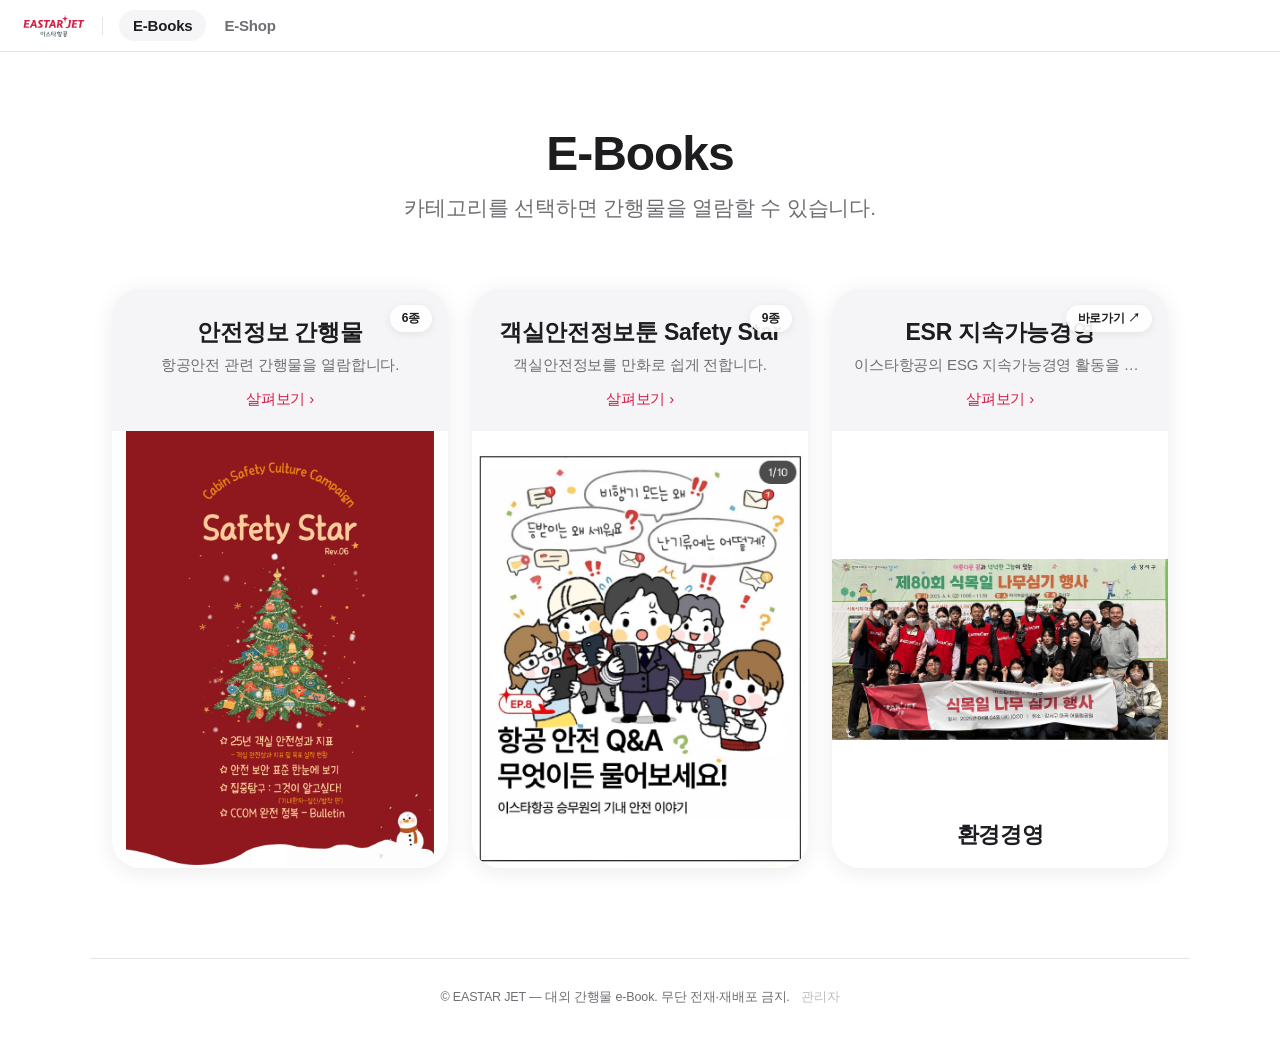
==== index.html @ cd739ce4 "ESG 표지 사진을 세로 가운데 정렬 Co-Authored-By: Claude Opus 4.8 (1M context) <noreply@anthropic.com>" ====
﻿<!DOCTYPE html>
<html lang="ko">
<head>
  <meta charset="UTF-8" />
  <meta name="viewport" content="width=device-width, initial-scale=1.0" />
  <title>이스타항공 대외 간행물 e-Book</title>
  <meta name="description" content="이스타항공 대외 간행물을 웹진으로 읽는 e-Book" />
    <meta name="theme-color" content="#ffffff" media="(prefers-color-scheme: light)" />
  <meta name="theme-color" content="#0c0c10" media="(prefers-color-scheme: dark)" />
<link rel="stylesheet" href="assets/style.css?v=20260622d" />
</head>
<body>
  <!-- ===== 로딩 스플래시 (진입 시 3초, 이스타항공 사진 랜덤 표출) ===== -->
  <div class="splash" id="splash">
    <div class="splash-bg" id="splashBg"></div>
    <div class="splash-scrim"></div>
    <div class="splash-inner">
      <img class="splash-logo" src="assets/eastar_logo.svg" alt="이스타항공" />
      <div class="splash-title"><span class="t-desktop">EASTARJET</span><span class="t-mobile">EASTARJET</span></div>
      <div class="splash-bar"><span id="splashBarFill"></span></div>
    </div>
    <button class="splash-skip" id="splashSkip">건너뛰기 ✕</button>
  </div>

  <!-- ===== 상단 브랜드 바 ===== -->
  <div class="topbar">
    <a class="brand" href="index.html">
      <img class="brand-logo" src="assets/eastar_logo.svg" alt="이스타항공" />
    </a>
    <span class="brand-divider"></span>
    <nav class="topnav">
      <a class="topnav-link active" id="brandTitle" href="index.html" aria-current="page">E-Books</a>
      <a class="topnav-link" id="shopBrand" href="shop.html">Eastar SHOP</a>
    </nav>
    <div class="spacer"></div>
  </div>

  <!-- ===== 공지 배너 (books.js 의 NOTICE — 관리자 콘솔에서 편집) ===== -->
  <div class="notice-banner" id="noticeBanner" style="display:none">
    <span class="notice-ico">📢</span>
    <span id="noticeText"></span>
    <a id="noticeLink" target="_blank" rel="noopener" style="display:none">자세히 ›</a>
    <button id="noticeClose" aria-label="공지 닫기">✕</button>
  </div>

  <!-- ===== 메인: 카테고리 선택 ===== -->
  <section class="hero">
    <h1 id="heroTitle">대외 간행물</h1>
    <p id="heroSubtitle">카테고리를 선택하면 간행물을 웹진 형태로 열람할 수 있습니다.</p>
  </section>

  <main class="cat-grid" id="catGrid"></main>

  <!-- ===== 지금 핫한 책 (이번 달 열람수 기준 — /api/track-stats) ===== -->
  <section class="hot-shelf" id="hotShelf" style="display:none">
    <div class="hot-head">
      <h2>🔥 지금 핫한 책</h2>
      <span class="hot-sub">이번 달 다른 독자들이 가장 많이 읽고 있어요</span>
    </div>
    <div class="hot-row" id="hotRow"></div>
  </section>

  <!-- ===== 카테고리 상세: 간행물 목록(웹진) ===== -->
  <main class="cat-detail" id="catDetail" style="display:none">
    <button class="back-btn" id="backBtn">← 카테고리</button>
    <div class="cat-detail-head">
      <h2 id="detailTitle"></h2>
      <p id="detailDesc"></p>
    </div>
    <div class="shelf" id="shelf"></div>
    <div class="empty-state" id="emptyState" style="display:none">
      <h2>🛫 준비 중입니다</h2>
      <p>이 카테고리의 간행물이 곧 등록될 예정입니다.</p>
    </div>
  </main>

  <footer class="site">© EASTAR JET — 대외 간행물 e-Book. 무단 전재·재배포 금지. <a href="admin.html" class="admin-link">관리자</a></footer>

  <script src="books.js"></script>
  <script src="products.js"></script>
  <script src="assets/track.js"></script>
  <script>
    const $ = id => document.getElementById(id);
    const today = new Date().toISOString().slice(0, 10);
    // 공개 조건: published !== false 이고, 게시 예약일(publishAt)이 지났을 것
    const isVisible = b => b.published !== false && (!b.publishAt || b.publishAt <= today);
    // 발행일(date)로부터 30일간 NEW 뱃지
    const isNew = b => b.date && (Date.now() - new Date(b.date + 'T00:00:00').getTime()) <= 30 * 86400000;
    const books = (window.BOOKS || []).filter(isVisible);
    const categories = (window.CATEGORIES || []);
    const loadingImages = (window.LOADING_IMAGES || []);

    /* ---------- 메인 상단 문구(관리자 콘솔에서 편집) ---------- */
    (function siteInit() {
      const s = window.SITE || {};
      if (s.brandTitle) $('brandTitle').textContent = s.brandTitle;
      if (s.heroTitle) $('heroTitle').textContent = s.heroTitle;
      if (s.heroSubtitle) $('heroSubtitle').textContent = s.heroSubtitle;
      // SHOP 제목(products.js)을 'Eastar SHOP' 탭에 반영 — shop-admin에서 변경 시 메인에도 동일 반영
      const shop = window.SHOP || {};
      if (shop.title) $('shopBrand').textContent = shop.title;
    })();

    if (window.ebTrack) ebTrack.visit();

    /* ---------- 공지 배너 ---------- */
    (function noticeInit() {
      const n = window.NOTICE || {};
      if (!n.enabled || !n.text) return;
      if (n.until && n.until < today) return;
      const dismissKey = 'eb_notice_' + n.text.slice(0, 40);   // 내용이 바뀌면 다시 표시
      try { if (localStorage.getItem(dismissKey)) return; } catch (e) {}
      $('noticeText').textContent = n.text;
      if (n.link) { $('noticeLink').href = n.link; $('noticeLink').style.display = 'inline'; }
      $('noticeBanner').style.display = 'flex';
      $('noticeClose').onclick = () => {
        $('noticeBanner').style.display = 'none';
        try { localStorage.setItem(dismissKey, '1'); } catch (e) {}
      };
    })();

    /* ---------- ① 로딩 스플래시 ---------- */
    (function splashInit() {
      const splash = $('splash');
      if (!loadingImages.length) { splash.remove(); return; }

      const bg = $('splashBg');
      // 진입할 때마다 무작위로 1장 선택해 2초간 그대로 유지
      const pick = loadingImages[Math.floor(Math.random() * loadingImages.length)];
      const layer = document.createElement('div');
      layer.className = 'splash-img';
      layer.style.backgroundImage = `url("${pick}")`;
      bg.appendChild(layer);
      requestAnimationFrame(() => layer.classList.add('on'));

      const DURATION = 1300;
      $('splashBarFill').style.transitionDuration = DURATION + 'ms';
      requestAnimationFrame(() => $('splashBarFill').style.width = '100%');

      let done = false;
      function finish() {
        if (done) return; done = true;
        splash.classList.add('hide');
        setTimeout(() => splash.remove(), 650);
      }
      const timer = setTimeout(finish, DURATION);
      $('splashSkip').onclick = () => { clearTimeout(timer); finish(); };
    })();

    /* ---------- ② 카테고리 카드 ---------- */
    function countIn(catId) { return books.filter(b => b.category === catId).length; }

    // 카테고리 표지 우선순위:
    //  ① coverBook(특정 PDF로 표지 고정)이 있으면 그 간행물 표지
    //  ② 없으면 그 카테고리 '최신본'(목록 맨 끝 공개 간행물) 표지를 자동 사용
    //  ③ 간행물이 없으면 카테고리에 지정된 표지(c.cover)
    function catCover(c) {
      const list = books.filter(b => b.category === c.id);
      if (c.coverBook) {
        const pin = list.find(b => b.id === c.coverBook);
        if (pin && pin.cover) return pin.cover;
      }
      const latest = list.length ? list[list.length - 1] : null;
      return (latest && latest.cover) ? latest.cover : c.cover;
    }

    // eastarjet.com 계열 도메인에서만 외부 페이지를 iframe 으로 임베드 가능
    // (ESG 페이지 보안정책: frame-ancestors https://*.eastarjet.com/).
    // 그 외(pages.dev 등)에서는 외부 페이지로 바로 이동한다.
    const canEmbed = /\.eastarjet\.com$/i.test(location.hostname);

    // 사진형 표지 파일명으로 주제(안전·환경·사회) 제목을 정한다
    function coverCaption(url) {
      if (/img_safety/i.test(url)) return '안전경영';
      if (/img_environment/i.test(url)) return '환경경영';
      if (/img_society/i.test(url)) return '사회경영';
      return '';
    }

    $('catGrid').innerHTML = categories.map(c => {
      const href = c.external ? c.external : `#${c.id}`;
      const badge = c.external ? '바로가기 ↗' : `${countIn(c.id)}종`;
      // covers 배열이 있으면 진입할 때마다 무작위 1장 + 그 사진의 주제 제목을 표지 위에 표시
      const hasCovers = Array.isArray(c.covers) && c.covers.length;
      const coverUrl = hasCovers ? c.covers[Math.floor(Math.random() * c.covers.length)] : catCover(c);
      const cap = hasCovers ? coverCaption(coverUrl) : '';
      return `
      <a class="cat-card${hasCovers ? ' cat-card--photo' : ''}" data-cat="${c.id}" href="${href}">
        <span class="cat-count">${badge}</span>
        <div class="cat-body">
          <h3>${c.title}</h3>
          <p>${c.desc || ''}</p>
          <span class="cat-go">살펴보기 ›</span>
        </div>
        <div class="cat-cover">
          <img src="${coverUrl}" alt="${c.title}" loading="lazy" />
          ${cap ? `<span class="cat-cover-cap">${cap}</span>` : ''}
        </div>
      </a>`;
    }).join('');

    /* ---------- ③ 카테고리 상세(웹진 목록) ---------- */
    // 외부 페이지를 catDetail 안에 iframe 으로 표시(ESG 등). canEmbed 일 때만 호출.
    function openEmbed(cat) {
      $('detailTitle').textContent = cat.title;
      $('detailDesc').textContent = cat.desc || '';
      $('shelf').style.display = 'none';
      $('shelf').innerHTML = '';
      $('emptyState').style.display = 'none';
      let frame = $('extFrame');
      if (!frame) {
        frame = document.createElement('iframe');
        frame.id = 'extFrame';
        frame.setAttribute('referrerpolicy', 'no-referrer-when-downgrade');
        frame.style.cssText = 'width:100%;height:calc(100vh - 180px);min-height:600px;border:0;border-radius:14px;background:#fff;';
        $('catDetail').appendChild(frame);
      }
      if (frame.dataset.src !== cat.external) { frame.src = cat.external; frame.dataset.src = cat.external; }
      frame.style.display = 'block';
      $('catGrid').style.display = 'none';
      document.querySelector('.hero').style.display = 'none';
      $('hotShelf').style.display = 'none';
      $('catDetail').style.display = 'block';
      window.scrollTo(0, 0);
    }
    function hideEmbed() { const f = $('extFrame'); if (f) f.style.display = 'none'; }

    function openCategory(catId) {
      const cat = categories.find(c => c.id === catId);
      if (!cat) return;

      // 외부 페이지 카테고리(ESG): eastarjet.com 계열이면 iframe 임베드, 아니면 외부로 이동
      if (cat.external) {
        if (canEmbed) return openEmbed(cat);
        location.href = cat.external;
        return;
      }
      hideEmbed();
      const list = books.filter(b => b.category === catId);

      $('detailTitle').textContent = cat.title;
      $('detailDesc').textContent = cat.desc || '';

      const shelf = $('shelf'), empty = $('emptyState');
      if (!list.length) {
        shelf.style.display = 'none';
        shelf.innerHTML = '';
        empty.style.display = 'block';
      } else {
        empty.style.display = 'none';
        shelf.style.display = 'grid';
        shelf.innerHTML = list.map(b => {
          const isPdf = b.type === 'pdf';
          // PDF는 바로 읽기 뷰어로 진입(#read) — 페이지 목록(랜딩) 단계 생략
          const href = isPdf
            ? 'flip.html?book=' + encodeURIComponent(b.id) + '#read'
            : 'viewer.html?book=' + encodeURIComponent(b.id);
          const count = Array.isArray(b.pages) ? ` · ${b.pages.length}p` : '';
          return `
          <a class="book-card" href="${href}">
            <div class="cover-wrap">
              ${isNew(b) ? '<span class="badge badge-new">NEW</span>' : ''}
              <span class="badge badge-type">${isPdf ? 'PDF' : '웹진'}</span>
              <img src="${b.cover}" alt="${b.title} 표지" loading="lazy" />
            </div>
            <div class="book-info">
              <h3>${b.title}</h3>
              <div class="meta">${b.subtitle || ''}${count}</div>
            </div>
            <span class="book-chevron" aria-hidden="true">›</span>
          </a>`;
        }).join('');
      }

      $('catGrid').style.display = 'none';
      document.querySelector('.hero').style.display = 'none';
      $('hotShelf').style.display = 'none';
      $('catDetail').style.display = 'block';
      fitTitles(shelf);            // 컨테이너 표시 후라야 폭이 잡혀 한 줄 맞춤이 동작
      window.scrollTo(0, 0);
    }

    /* 카드 제목이 길어도 한 줄로 — 글자 크기는 그대로 두고 자간만 좁혀 카드 폭에 맞춘다 */
    function fitTitles(scope) {
      scope.querySelectorAll('.book-card h3').forEach(h => {
        h.style.fontSize = '';        // 다른 제목과 동일한 글자 크기 유지
        h.style.letterSpacing = '';
        if (!h.clientWidth) return;
        if (h.scrollWidth <= h.clientWidth) return;     // 이미 한 줄이면 그대로
        let ls = -0.01, guard = 0;                      // CSS 기본 자간(-.01em)에서 시작
        while (h.scrollWidth > h.clientWidth && ls > -0.2 && guard++ < 80) {
          ls -= 0.005; h.style.letterSpacing = ls.toFixed(3) + 'em';
        }
      });
    }
    // 글꼴 로드 완료/창 크기 변경 후 다시 맞춤
    if (document.fonts && document.fonts.ready) document.fonts.ready.then(() => fitTitles(document));
    let _ftT; window.addEventListener('resize', () => { clearTimeout(_ftT); _ftT = setTimeout(() => fitTitles(document), 150); });

    function showHome() {
      hideEmbed();
      $('catDetail').style.display = 'none';
      $('catGrid').style.display = 'grid';
      document.querySelector('.hero').style.display = 'block';
      if (hotReady) $('hotShelf').style.display = 'block';
    }

    /* ---------- 지금 핫한 책 (이번 달 열람수 — /api/track-stats) ---------- */
    const API_BASE = location.hostname.endsWith('.pages.dev') ? '' : 'https://eastarjet-ebook.pages.dev';
    let hotReady = false;
    async function loadHot() {
      try {
        const r = await fetch(API_BASE + '/api/track-stats');
        const d = await r.json();
        if (!d || !d.ok || !Array.isArray(d.books)) return;
        const byId = {}; books.forEach(b => byId[b.id] = b);   // 공개된 간행물만
        const hot = d.books
          .filter(s => s.opensMonth > 0 && byId[s.id])
          .sort((a, b) => b.opensMonth - a.opensMonth)
          .slice(0, 5);
        if (!hot.length) return;
        $('hotRow').innerHTML = hot.map((s, i) => {
          const b = byId[s.id];
          const href = (b.type === 'pdf')
            ? 'flip.html?book=' + encodeURIComponent(b.id) + '#read'
            : 'viewer.html?book=' + encodeURIComponent(b.id);
          return `
            <a class="hot-card" href="${href}">
              <span class="hot-rank">${i + 1}</span>
              <div class="hot-cover"><img src="${b.cover}" alt="${b.title} 표지" loading="lazy"></div>
              <div class="hot-meta">
                <h3>${b.title}</h3>
                <span class="hot-count">이번 달 ${s.opensMonth}회 열람</span>
              </div>
            </a>`;
        }).join('');
        hotReady = true;
        if (!location.hash) $('hotShelf').style.display = 'block';   // 홈 화면일 때만 노출
      } catch (e) { /* 통계 불가 시 섹션 미표시 */ }
    }

    $('catGrid').querySelectorAll('.cat-card').forEach(el => {
      el.addEventListener('click', e => {
        const cat = categories.find(c => c.id === el.dataset.cat);
        // 임베드 불가 환경의 외부 카테고리는 href(외부 URL)로 그대로 이동시킨다
        if (cat && cat.external && !canEmbed) return;
        e.preventDefault();
        location.hash = el.dataset.cat;
      });
    });
    $('backBtn').onclick = () => { location.hash = ''; };

    /* ---------- 해시 라우팅 (뒤로가기 지원) ---------- */
    function route() {
      const id = location.hash.replace('#', '');
      if (id && categories.some(c => c.id === id)) openCategory(id);
      else showHome();
    }
    window.addEventListener('hashchange', route);
    route();
    loadHot();
  </script>

  <!-- Cloudflare Web Analytics -->
  <script defer src='https://static.cloudflareinsights.com/beacon.min.js' data-cf-beacon='{"token": "4d85921930d3449da6c2bd152139da4c"}'></script>
  <!-- End Cloudflare Web Analytics -->
</body>
</html>
---- assets/style.css ----
/* ============================================================
   EASTAR e-Book — Apple 스타일 라이트 테마 (공통)
   ============================================================ */
:root {
  --red: #d12149;          /* 로고 레드 */
  --red-dark: #b01a3c;
  --bg: #ffffff;
  --bg-soft: #f5f5f7;      /* Apple 섹션 그레이 */
  --bg-soft2: #fafafc;
  --text: #1d1d1f;         /* Apple 본문 블랙 */
  --muted: #6e6e73;        /* Apple 보조 그레이 */
  --line: rgba(0, 0, 0, .10);
  --card: #ffffff;
  --shadow: 0 4px 22px rgba(0, 0, 0, .08);
  --shadow-lg: 0 16px 44px rgba(0, 0, 0, .14);
  --radius: 18px;
  --radius-lg: 28px;
  --nav-h: 52px;
  --font: -apple-system, BlinkMacSystemFont, "SF Pro Display", "SF Pro Text",
          "Pretendard", "Apple SD Gothic Neo", "맑은 고딕", "Malgun Gothic", sans-serif;
}

* { box-sizing: border-box; -webkit-tap-highlight-color: transparent; }
html, body { margin: 0; padding: 0; }
body {
  background: var(--bg);
  color: var(--text);
  font-family: var(--font);
  min-height: 100vh;
  -webkit-font-smoothing: antialiased;
  -moz-osx-font-smoothing: grayscale;
  letter-spacing: -.01em;
}
a { color: inherit; text-decoration: none; }
img { display: block; }

/* ---------- 상단 내비게이션 (Apple 프로스티드 바) ---------- */
.topbar {
  position: sticky; top: 0; z-index: 50;
  display: flex; align-items: center; gap: 16px;
  height: var(--nav-h); padding: 0 22px;
  background: rgba(255, 255, 255, .72);
  backdrop-filter: saturate(180%) blur(20px);
  -webkit-backdrop-filter: saturate(180%) blur(20px);
  border-bottom: 1px solid var(--line);
}
.brand { display: flex; align-items: center; gap: 12px; color: var(--text); }
.brand-logo { height: 24px; width: auto; display: block; }
.brand-divider { width: 1px; height: 18px; background: var(--line); }
.brand-title { font-size: 15px; font-weight: 600; letter-spacing: -.2px; color: var(--text); }
.brand .sub { color: var(--muted); font-weight: 500; font-size: 13px; }
.topbar .spacer { flex: 1; }
.bar-logo { height: 22px; width: auto; }

/* 상단 네비게이션 (E-Books / Eastar SHOP 탭) */
.topnav { display: flex; align-items: center; gap: 4px; }
.topnav-link {
  display: inline-flex; align-items: center;
  padding: 7px 14px; border-radius: 980px;
  font-size: 15px; font-weight: 600; letter-spacing: -.2px;
  color: var(--muted); transition: background .15s, color .15s;
}
.topnav-link:hover { background: var(--bg-soft); color: var(--text); }
.topnav-link.active { color: var(--text); background: var(--bg-soft); }

/* 버튼 공통 (Apple pill) */
.btn {
  display: inline-flex; align-items: center; gap: 7px;
  background: var(--bg-soft); color: var(--text);
  border: 1px solid transparent; border-radius: 980px;
  padding: 9px 16px; font-size: 14px; font-weight: 500; cursor: pointer;
  transition: background .2s, transform .1s, box-shadow .2s;
  font-family: var(--font); letter-spacing: -.01em;
}
.btn:hover { background: #ececef; }
.btn:active { transform: scale(.97); }
.btn:disabled { opacity: .35; cursor: default; }
.btn.primary { background: var(--red); border-color: transparent; color: #fff; }
.btn.primary:hover { background: var(--red-dark); }
.icon-btn {
  width: 40px; height: 40px; padding: 0; justify-content: center; font-size: 17px;
  background: var(--bg-soft); border-radius: 50%;
}
.icon-btn:hover { background: #ececef; }

/* ============================================================
   로딩 스플래시 (진입 시 3초)
   ============================================================ */
.splash {
  position: fixed; inset: 0; z-index: 1000;
  display: flex; align-items: center; justify-content: center;
  background: #05070c; overflow: hidden;
  transition: opacity .6s ease, visibility .6s ease;
}
.splash.hide { opacity: 0; visibility: hidden; }
.splash-bg { position: absolute; inset: 0; }
.splash-img {
  position: absolute; inset: 0; background-size: cover; background-position: center;
  opacity: 0; transform: scale(1.08); transition: opacity .8s ease, transform 4s ease;
}
.splash-img.on { opacity: 1; transform: scale(1); }
.splash-scrim {
  position: absolute; inset: 0;
  background:
    linear-gradient(180deg, rgba(5, 7, 12, .5), rgba(5, 7, 12, .85)),
    radial-gradient(70% 70% at 50% 42%, rgba(5, 7, 12, .12), rgba(5, 7, 12, .55));
}
.splash-inner { position: relative; z-index: 2; text-align: center; animation: splashUp .8s ease both; }
@keyframes splashUp { from { opacity: 0; transform: translateY(14px); } to { opacity: 1; transform: none; } }
.splash-logo {
  height: 34px; width: auto; display: block; margin: 0 auto;
  background: #fff; padding: 16px 22px; border-radius: 16px;
  box-shadow: 0 12px 40px rgba(0, 0, 0, .4);
}
.splash-title {
  margin-top: 20px; color: rgba(255, 255, 255, .92);
  font-size: 18px; font-weight: 600; letter-spacing: 2px;
  text-shadow: 0 2px 12px rgba(0, 0, 0, .5);
}
.splash-title .t-mobile { display: none; }   /* 모바일에서만 표시(EASTARJET) */
.splash-bar { margin: 26px auto 0; width: 180px; height: 3px; border-radius: 3px; background: rgba(255, 255, 255, .22); overflow: hidden; }
.splash-bar span { display: block; height: 100%; width: 0; background: #fff; transition: width linear; }
.splash-skip {
  position: absolute; z-index: 3; right: 18px; bottom: 18px;
  background: rgba(255, 255, 255, .14); color: rgba(255, 255, 255, .9);
  border: 1px solid rgba(255, 255, 255, .28); border-radius: 980px;
  padding: 8px 16px; font-size: 13px; font-weight: 500; cursor: pointer;
  font-family: var(--font); backdrop-filter: blur(4px); transition: .15s;
}
.splash-skip:hover { background: rgba(255, 255, 255, .26); color: #fff; }

/* E-Shop 진입 스플래시 — 판매 상품 2x2 4분할 (E-Books 단일 사진 스플래시와 구분) */
.shop-splash-grid {
  position: absolute; inset: 0; display: grid;
  grid-template-columns: 1fr 1fr; grid-template-rows: 1fr 1fr;
  gap: 4px; background: #05070c;
}
.shop-splash-cell {
  position: relative; overflow: hidden; background: #14141c;
  opacity: 0; transform: scale(1.06);
  animation: shopSplashIn .7s cubic-bezier(.16, 1, .3, 1) forwards;
}
.shop-splash-cell:nth-child(1) { animation-delay: 0s; }
.shop-splash-cell:nth-child(2) { animation-delay: .09s; }
.shop-splash-cell:nth-child(3) { animation-delay: .18s; }
.shop-splash-cell:nth-child(4) { animation-delay: .27s; }
/* 사진이 잘리지 않도록 전체를 담아서 표시(여백은 어두운 갤러리 톤) */
.shop-splash-cell img { width: 100%; height: 100%; object-fit: contain; display: block; padding: 14px; box-sizing: border-box; }
@keyframes shopSplashIn { to { opacity: 1; transform: scale(1); } }
/* 상품이 잘 보이도록 E-Books보다 옅은 스크림 */
.shop-splash-scrim {
  background: linear-gradient(180deg, rgba(5, 7, 12, .26), rgba(5, 7, 12, .52));
}
.shop-splash .splash-title { letter-spacing: 3px; }
/* 모바일: 세로 3분할 — 사진은 화면을 가득 채우고(이전 사이즈), 하단 띠 중앙에 EASTAR SHOP/게이지바
   라벨은 사진 가로폭 정도로 축소 */
@media (max-width: 640px) {
  .shop-splash-grid { grid-template-columns: 1fr; grid-template-rows: 1fr 1fr 1fr; bottom: 92px; }
  .shop-splash-cell:nth-child(n+4) { display: none; }
  .splash.shop-splash { align-items: flex-end; padding-bottom: 36px; }
  .shop-splash .splash-title { font-size: 13px; letter-spacing: 1.5px; }
  .shop-splash .splash-bar { width: 52px; }
}

/* ============================================================
   메인 — 히어로 + 카테고리 (Apple bento)
   ============================================================ */
.hero { max-width: 980px; margin: 0 auto; padding: 76px 22px 26px; text-align: center; }
.hero h1 { font-size: 48px; line-height: 1.07; font-weight: 700; letter-spacing: -.022em; margin: 0 0 14px; }
.hero p { font-size: 21px; line-height: 1.4; color: var(--muted); margin: 0; font-weight: 400; }

.cat-grid {
  max-width: 1100px; margin: 40px auto 90px; padding: 0 22px;
  display: grid; grid-template-columns: repeat(3, 1fr); gap: 24px;
}
.cat-card {
  position: relative; display: flex; flex-direction: column;
  border-radius: var(--radius-lg); overflow: hidden;
  background: var(--bg-soft);
  color: var(--text); box-shadow: var(--shadow);
  transition: transform .4s cubic-bezier(.2, .7, .2, 1), box-shadow .4s;
}
.cat-card:hover { transform: translateY(-5px); box-shadow: var(--shadow-lg); }
.cat-card .cat-body { position: relative; z-index: 2; text-align: center; padding: 30px 22px 22px; }
.cat-card h3 { margin: 0 0 8px; font-size: 23px; font-weight: 700; letter-spacing: -.012em; line-height: 1.2; }
.cat-card .cat-body p {
  margin: 0 0 14px; color: var(--muted); font-size: 15px; line-height: 1.45;
  white-space: nowrap; overflow: hidden; text-overflow: ellipsis;
}
.cat-card .cat-go { color: var(--red); font-size: 15px; font-weight: 500; }
.cat-card .cat-cover {
  position: relative; width: 100%; margin-top: auto;
  aspect-ratio: 1 / 1.3; overflow: hidden; background: #fff;
}
/* 표지는 잘리지 않게 전체를 표시(contain). 남는 여백은 흰 배경으로 채워 액자처럼 보이게. */
.cat-card .cat-cover img { width: 100%; height: 100%; object-fit: contain; object-position: center bottom; transition: transform .5s ease; }
.cat-card:hover .cat-cover img { transform: scale(1.05); }
/* 사진형 표지(ESG 등): 표지 칸 크기는 다른 카테고리와 동일하게 두고, 가로 사진을
   잘리지 않게 위쪽에 붙여 전체 표시 → 아래에 생기는 여백에 주제 제목을 넣는다. */
.cat-card--photo .cat-cover img { object-fit: contain; object-position: center; }
.cat-card .cat-cover-cap {
  position: absolute; left: 0; right: 0; bottom: 0; z-index: 2;
  padding: 30px 14px 18px; text-align: center; pointer-events: none;
  color: #1c1c21; font-size: 22px; font-weight: 700; letter-spacing: -.012em;
  background: linear-gradient(to top, rgba(255, 255, 255, .97) 45%, rgba(255, 255, 255, 0));
}
.cat-count {
  position: absolute; top: 16px; right: 16px; z-index: 3;
  background: rgba(255, 255, 255, .92); color: var(--text);
  font-size: 12px; font-weight: 600; padding: 5px 12px; border-radius: 980px;
  box-shadow: 0 2px 8px rgba(0, 0, 0, .08);
}
/* 태블릿 폭: 카테고리 카드 2열 */
@media (max-width: 900px) {
  .cat-grid { grid-template-columns: repeat(2, 1fr); max-width: 760px; }
}

/* ----- 카테고리 상세 (간행물 목록) ----- */
.cat-detail { max-width: 1100px; margin: 24px auto 90px; padding: 0 22px; }
.back-btn {
  background: var(--bg-soft); color: var(--text);
  border: 1px solid transparent; border-radius: 980px;
  padding: 9px 18px; font-size: 14px; font-weight: 500; cursor: pointer;
  font-family: var(--font); transition: background .2s;
}
.back-btn:hover { background: #ececef; }
.cat-detail-head { margin: 26px 0 30px; text-align: center; }
.cat-detail-head h2 { margin: 0 0 8px; font-size: 36px; font-weight: 700; letter-spacing: -.018em; }
.cat-detail-head p { margin: 0; color: var(--muted); font-size: 17px; }
.cat-detail .shelf { max-width: none; margin: 0; padding: 0; }

/* 간행물 카드 그리드 */
.shelf {
  max-width: 1100px; margin: 28px auto 80px; padding: 0 22px;
  display: grid; grid-template-columns: repeat(3, 1fr);
  gap: 40px 30px;
}
.book-card { cursor: pointer; transition: transform .25s ease; min-width: 0; text-align: center; }
.book-card:hover { transform: translateY(-6px); }
.book-card .cover-wrap {
  position: relative; aspect-ratio: 1 / 1.414; border-radius: 14px; overflow: hidden;
  box-shadow: var(--shadow); background: #fff; border: 1px solid var(--line);
  transition: box-shadow .25s ease;
}
.book-card:hover .cover-wrap { box-shadow: var(--shadow-lg); }
.book-card .cover-wrap img { width: 100%; height: 100%; object-fit: contain; }
.book-card .badge {
  position: absolute; top: 10px; left: 10px;
  background: rgba(255, 255, 255, .9); color: var(--text); font-size: 11px; font-weight: 600;
  padding: 4px 10px; border-radius: 980px; backdrop-filter: blur(4px);
}
.book-card .badge-type { left: auto; right: 10px; background: var(--red); color: #fff; letter-spacing: .3px; }
.book-card .badge-new { background: #ffb300; color: #2b1d00; letter-spacing: .5px; }

/* ---------- 공지 배너 (메인 상단 — books.js NOTICE) ---------- */
.notice-banner {
  display: flex; align-items: center; gap: 10px;
  max-width: 980px; margin: 70px auto -52px; padding: 11px 16px;
  background: #fff8e8; border: 1px solid #f0dcae; border-radius: 12px;
  font-size: 14px; line-height: 1.5; color: #5b4a17; position: relative; z-index: 5;
}
.notice-banner .notice-ico { flex: none; }
.notice-banner span { min-width: 0; }
.notice-banner a { color: var(--red); font-weight: 600; white-space: nowrap; }
.notice-banner button {
  flex: none; margin-left: auto; border: none; background: none; cursor: pointer;
  color: #9a8a55; font-size: 14px; padding: 4px 6px; border-radius: 8px;
}
.notice-banner button:hover { background: rgba(0, 0, 0, .05); }
@media (max-width: 640px) { .notice-banner { margin: 62px 14px -36px; font-size: 13px; } }
.book-card h3 { margin: 18px 4px 5px; font-size: 18px; font-weight: 600; line-height: 1.35; letter-spacing: -.01em; white-space: nowrap; overflow: hidden; }
.book-card .meta { margin: 0 4px; color: var(--muted); font-size: 14px; }
/* 모바일 웹툰형 목록에서만 쓰는 우측 화살표 — PC(3열 그리드)에선 숨김 */
.book-card .book-chevron { display: none; }

.empty-state { max-width: 560px; margin: 80px auto; text-align: center; color: var(--muted); line-height: 1.8; font-size: 16px; }
.empty-state h2 { color: var(--text); font-weight: 700; letter-spacing: -.01em; }
.empty-state code { color: var(--text); background: var(--bg-soft); padding: 2px 7px; border-radius: 6px; }

/* ---------- 지금 핫한 책 (메인) ---------- */
.hot-shelf { max-width: 1100px; margin: 8px auto 0; padding: 0 22px; }
.hot-head { display: flex; align-items: baseline; gap: 12px; margin-bottom: 18px; flex-wrap: wrap; }
.hot-head h2 { margin: 0; font-size: 24px; font-weight: 700; letter-spacing: -.014em; }
.hot-sub { color: var(--muted); font-size: 14px; }
.hot-row { display: grid; grid-template-columns: repeat(5, 1fr); gap: 18px; }
.hot-card { position: relative; display: flex; flex-direction: column; color: var(--text); }
.hot-rank {
  position: absolute; top: 8px; left: 8px; z-index: 2;
  width: 26px; height: 26px; border-radius: 50%;
  background: var(--red); color: #fff; font-size: 13px; font-weight: 700;
  display: flex; align-items: center; justify-content: center; box-shadow: 0 2px 8px rgba(0, 0, 0, .2);
}
.hot-cover {
  aspect-ratio: 1 / 1.3; border-radius: 12px; overflow: hidden;
  background: var(--bg-soft); border: 1px solid var(--line); box-shadow: var(--shadow);
  transition: transform .25s ease, box-shadow .25s ease;
}
.hot-cover img { width: 100%; height: 100%; object-fit: contain; }
.hot-card:hover .hot-cover { transform: translateY(-4px); box-shadow: var(--shadow-lg); }
.hot-meta h3 { margin: 10px 2px 3px; font-size: 14px; font-weight: 600; line-height: 1.3; white-space: nowrap; overflow: hidden; text-overflow: ellipsis; }
.hot-count { display: block; margin: 0 2px; font-size: 12px; font-weight: 600; color: var(--red); }
@media (max-width: 900px) { .hot-row { grid-template-columns: repeat(3, 1fr); max-width: 760px; } }
@media (max-width: 640px) {
  .hot-shelf { padding: 0 14px; margin-top: 18px; }
  .hot-head h2 { font-size: 20px; }
  .hot-sub { display: none; }
  .hot-row { display: flex; overflow-x: auto; gap: 12px; padding-bottom: 6px; scroll-snap-type: x mandatory; -webkit-overflow-scrolling: touch; }
  .hot-card { flex: 0 0 40%; scroll-snap-align: start; }
}

/* ============================================================
   Eastar SHOP — 쇼핑몰형 스토어프론트 (shop.html)
   ============================================================ */
.shop-body { background: var(--bg-soft); }

/* 커머스 상단바 */
.shop-top {
  position: sticky; top: 0; z-index: 50;
  background: rgba(255, 255, 255, .82);
  backdrop-filter: saturate(180%) blur(20px); -webkit-backdrop-filter: saturate(180%) blur(20px);
  border-bottom: 1px solid var(--line);
}
.shop-top-inner {
  max-width: 1180px; margin: 0 auto; height: var(--nav-h);
  display: flex; align-items: center; gap: 16px; padding: 0 22px;
}
.shop-search {
  display: flex; align-items: center; gap: 8px;
  background: var(--bg-soft); border: 1px solid var(--line); border-radius: 980px;
  padding: 7px 14px; width: 220px; transition: width .2s, box-shadow .15s;
}
.shop-search:focus-within { box-shadow: 0 0 0 3px rgba(209, 33, 73, .12); border-color: var(--red); }
.shop-search-ico { font-size: 13px; opacity: .6; }
.shop-search input { border: none; background: none; outline: none; font: inherit; font-size: 14px; width: 100%; color: var(--text); }

/* 히어로 배너 */
.shop-hero {
  position: relative; max-width: 1180px; margin: 18px auto 0; padding: 0 22px;
}
.shop-hero-bg, .shop-hero-scrim, .shop-hero-text { border-radius: 22px; }
.shop-hero { height: 300px; }
.shop-hero-bg {
  position: absolute; inset: 0 22px; background-size: cover; background-position: center;
  background-color: #1a1a22; transition: opacity .9s ease;
}
.shop-hero-scrim { position: absolute; inset: 0 22px; background: linear-gradient(90deg, rgba(0, 0, 0, .55) 0%, rgba(0, 0, 0, .2) 55%, rgba(0, 0, 0, 0) 100%); }
.shop-hero.no-img .shop-hero-bg { background: linear-gradient(120deg, #d12149, #7a1330); }
.shop-hero.no-img .shop-hero-scrim { display: none; }
.shop-hero-text { position: relative; height: 100%; display: flex; flex-direction: column; justify-content: center; padding: 0 48px; color: #fff; }
.shop-hero-kicker { font-size: 13px; font-weight: 700; letter-spacing: 2px; opacity: .9; }
.shop-hero-text h1 { margin: 8px 0 6px; font-size: 34px; font-weight: 700; letter-spacing: -.02em; }
.shop-hero-text p { margin: 0; font-size: 16px; opacity: .92; max-width: 460px; }
.shop-hero-btn { display: inline-flex; align-items: center; align-self: flex-start; margin-top: 18px; padding: 11px 20px; border-radius: 980px; background: #fff; color: #111; font-weight: 600; font-size: 14px; }
.shop-hero-btn:hover { background: rgba(255, 255, 255, .9); }

/* 카테고리 칩 */
.shop-cats { max-width: 1180px; margin: 22px auto 4px; padding: 0 22px; display: flex; gap: 10px; flex-wrap: wrap; }
.shop-chip {
  border: 1px solid var(--line); background: var(--bg); color: var(--text);
  border-radius: 980px; padding: 9px 18px; font-size: 14px; font-weight: 600; cursor: pointer;
  transition: background .15s, color .15s, border-color .15s;
}
.shop-chip:hover { border-color: var(--red); color: var(--red); }
.shop-chip.active { background: var(--red); color: #fff; border-color: var(--red); }

/* 상품 그리드 */
.shop-grid {
  max-width: 1180px; margin: 18px auto 0; padding: 0 22px 20px;
  display: grid; grid-template-columns: repeat(4, 1fr); gap: 22px;
}
.product-card {
  display: flex; flex-direction: column; cursor: pointer;
  background: var(--bg); border: 1px solid var(--line); border-radius: 16px;
  overflow: hidden; box-shadow: var(--shadow);
  transition: transform .25s ease, box-shadow .25s ease;
}
.product-card:hover { transform: translateY(-4px); box-shadow: var(--shadow-lg); }
.product-card:focus-visible { outline: 2px solid var(--red); outline-offset: 2px; }
.product-card.is-sold { opacity: .78; }
.p-img { position: relative; aspect-ratio: 1 / 1; background: var(--bg-soft); border-bottom: 1px solid var(--line); }
.p-img img { width: 100%; height: 100%; object-fit: cover; display: block; }
.product-card.is-sold .p-img img, .pd-img.is-sold img { filter: grayscale(.65); }
.p-noimg { width: 100%; height: 100%; display: flex; align-items: center; justify-content: center; color: var(--muted); font-size: 13px; }
.p-badge {
  position: absolute; top: 10px; left: 10px; z-index: 2;
  background: var(--red); color: #fff; font-size: 11.5px; font-weight: 700;
  padding: 4px 9px; border-radius: 980px; box-shadow: 0 2px 8px rgba(0, 0, 0, .18);
}
.p-badge.p-sold { background: #555; }
.p-info { display: flex; flex-direction: column; gap: 5px; padding: 14px 16px 16px; flex: 1; }
.p-cat { font-size: 11.5px; font-weight: 600; color: var(--muted); }
.p-brand { font-size: 11.5px; font-weight: 600; color: var(--muted); letter-spacing: -.2px; margin-top: -3px; word-break: keep-all; overflow-wrap: anywhere; }
.p-name { margin: 0; font-size: 15.5px; font-weight: 600; line-height: 1.35; letter-spacing: -.2px; word-break: keep-all; overflow-wrap: anywhere; display: -webkit-box; -webkit-line-clamp: 2; -webkit-box-orient: vertical; overflow: hidden; }
.p-desc { margin: 0; color: var(--muted); font-size: 13px; line-height: 1.45; display: -webkit-box; -webkit-line-clamp: 2; -webkit-box-orient: vertical; overflow: hidden; }
.p-price { display: flex; align-items: baseline; gap: 7px; margin-top: auto; padding-top: 6px; flex-wrap: wrap; }
.p-off { color: var(--red); font-size: 14px; font-weight: 800; }
.p-orig { color: var(--muted); font-size: 13px; text-decoration: line-through; }
.p-now { font-size: 18px; font-weight: 700; letter-spacing: -.01em; }
.p-buy {
  display: inline-flex; align-items: center; justify-content: center; gap: 4px;
  padding: 12px 20px; border-radius: 980px;
  background: var(--red); color: #fff; font-size: 15px; font-weight: 600; cursor: pointer;
  transition: filter .15s;
}
.p-buy:hover { filter: brightness(1.08); }
.p-buy.disabled { background: var(--bg-soft); color: var(--muted); cursor: default; pointer-events: none; }
.shop-empty { max-width: 1180px; margin: 30px auto; padding: 60px 22px; text-align: center; color: var(--muted); }
.shop-empty h2 { margin: 0 0 8px; font-size: 22px; font-weight: 700; color: var(--text); }
.shop-empty p { margin: 0; font-size: 14.5px; }

/* 상품 상세 모달 */
.pd-overlay { position: fixed; inset: 0; z-index: 100; background: rgba(0, 0, 0, .5); display: flex; align-items: center; justify-content: center; padding: 20px; }
.pd-modal {
  position: relative; background: var(--bg); border-radius: 20px; overflow: hidden;
  width: 100%; max-width: 860px; max-height: 90vh; display: grid; grid-template-columns: 1fr 1fr;
  box-shadow: var(--shadow-lg);
}
.pd-close { position: absolute; top: 12px; right: 12px; z-index: 3; width: 36px; height: 36px; border-radius: 50%; border: none; background: rgba(255, 255, 255, .9); cursor: pointer; font-size: 16px; box-shadow: var(--shadow); }
.pd-img { background: var(--bg-soft); aspect-ratio: 1 / 1; }
.pd-img img { width: 100%; height: 100%; object-fit: cover; }
.pd-info { padding: 30px 30px 28px; display: flex; flex-direction: column; gap: 10px; overflow-y: auto; }
.pd-cat { font-size: 12.5px; font-weight: 600; color: var(--muted); }
.pd-brand { font-size: 13px; font-weight: 600; color: var(--muted); letter-spacing: -.2px; margin-top: -4px; word-break: keep-all; overflow-wrap: anywhere; }
.pd-name { margin: 0; font-size: 23px; font-weight: 700; letter-spacing: -.02em; word-break: keep-all; overflow-wrap: anywhere; }
.pd-price { display: flex; align-items: baseline; gap: 8px; flex-wrap: wrap; }
.pd-price .p-now { font-size: 24px; }
.pd-detail { color: var(--muted); font-size: 14.5px; line-height: 1.6; margin: 4px 0; flex: 1; }
.pd-actions { margin-top: 8px; }
.pd-actions .p-buy { width: 100%; }

@media (max-width: 1000px) { .shop-grid { grid-template-columns: repeat(3, 1fr); } }
@media (max-width: 720px) { .pd-modal { grid-template-columns: 1fr; max-height: 88vh; overflow-y: auto; } .pd-img { aspect-ratio: 4 / 3; } .pd-img img { object-fit: contain; padding: 14px; box-sizing: border-box; } }
@media (max-width: 640px) {
  .shop-top-inner { gap: 10px; padding: 0 14px; }
  .shop-search { width: 44px; padding: 7px 11px; }
  .shop-search:focus-within { width: 160px; }
  .shop-hero { height: 200px; padding: 0 14px; }
  .shop-hero-bg, .shop-hero-scrim { inset: 0 14px; }
  .shop-hero-text { padding: 0 26px; }
  .shop-hero-text h1 { font-size: 24px; }
  .shop-hero-text p { font-size: 14px; }
  .shop-cats { padding: 0 14px; gap: 8px; }
  .shop-chip { padding: 8px 14px; font-size: 13px; }
  .shop-grid { grid-template-columns: repeat(2, 1fr); gap: 14px; padding: 0 14px 16px; }
  .p-name { font-size: 14px; }
  .p-now { font-size: 16px; }
}

footer.site {
  max-width: 1100px; margin: 0 auto; padding: 30px 22px 50px;
  color: var(--muted); font-size: 12.5px; border-top: 1px solid var(--line); text-align: center;
}
footer.site .admin-link { color: var(--muted); opacity: .45; margin-left: 8px; }
footer.site .admin-link:hover { opacity: 1; color: var(--red); }

/* ============================================================
   웹진 플립북 (flip.html) — 표지 랜딩 + 미리보기
   ============================================================ */
.wz-landing { min-height: 100vh; min-height: 100dvh; display: flex; flex-direction: column; background: var(--bg); }
.wz-hero {
  max-width: 1000px; width: 100%; margin: 0 auto; padding: 56px 22px 36px;
  display: grid; grid-template-columns: minmax(0, 300px) 1fr; gap: 48px; align-items: center;
}
.wz-cover {
  position: relative; aspect-ratio: 1 / 1.414; border-radius: 16px; overflow: hidden;
  box-shadow: var(--shadow-lg); border: 1px solid var(--line); background: #fff;
}
.wz-cover img { width: 100%; height: 100%; object-fit: cover; }
.wz-cover .play-btn {
  position: absolute; inset: 0; margin: auto; width: 66px; height: 66px;
  display: flex; align-items: center; justify-content: center;
  background: rgba(255, 255, 255, .9); color: var(--red); border: none; border-radius: 50%;
  font-size: 24px; cursor: pointer; box-shadow: 0 10px 30px rgba(0, 0, 0, .25);
  transition: transform .15s, background .15s; backdrop-filter: blur(4px);
}
.wz-cover .play-btn:hover { transform: scale(1.08); background: #fff; }
.wz-info h1 { margin: 0 0 12px; font-size: 40px; font-weight: 700; letter-spacing: -.02em; line-height: 1.1; }
.wz-info .sub { color: var(--muted); font-size: 18px; margin: 0 0 26px; }
.wz-info .btn.primary { font-size: 16px; padding: 13px 24px; }
.wz-info .hint { margin-top: 16px; color: var(--muted); font-size: 14px; }
.wz-info .alt-link { display: inline-block; margin-top: 20px; color: var(--red); font-size: 14px; font-weight: 500; }
.wz-info .alt-link:hover { text-decoration: underline; }

.wz-spreads-head {
  max-width: 1000px; width: 100%; margin: 18px auto 0; padding: 0 22px;
  color: var(--muted); font-size: 13px; font-weight: 600; letter-spacing: .3px;
}
.wz-spreads {
  max-width: 1000px; width: 100%; margin: 16px auto 70px; padding: 0 22px;
  display: grid; grid-template-columns: repeat(auto-fill, minmax(120px, 1fr)); gap: 16px;
}
.wz-thumb { padding: 0; border: none; background: none; cursor: pointer; font-family: var(--font); }
.wz-thumb-img {
  position: relative; aspect-ratio: 1 / 1.414; border-radius: 8px; overflow: hidden;
  background: var(--bg-soft) center/cover no-repeat; border: 1px solid var(--line);
  display: flex; align-items: flex-end; justify-content: center;
  transition: box-shadow .15s, transform .15s;
}
.wz-thumb:hover .wz-thumb-img { box-shadow: var(--shadow); transform: translateY(-3px); }
.wz-thumb-img span { font-size: 11px; color: var(--muted); background: rgba(255, 255, 255, .85); width: 100%; text-align: center; padding: 2px 0; }
.wz-thumb-img.loaded span { color: var(--text); }

/* 플립 오버레이 */
#flipView { position: fixed; inset: 0; z-index: 90; background: var(--bg-soft); display: flex; flex-direction: column; }
#flipView[hidden] { display: none; }
.page-skel {
  position: absolute; inset: 0; display: flex; align-items: center; justify-content: center;
  color: #aeb3bb; font-size: 14px; background: #fff;
}
#book .page .pimg { position: relative; z-index: 1; }
#book .page.ready .page-skel { display: none; }

@media (max-width: 760px) {
  .wz-hero { grid-template-columns: 1fr; gap: 24px; padding: 30px 18px 22px; text-align: center; }
  .wz-cover { max-width: 230px; margin: 0 auto; }
  .wz-info h1 { font-size: 28px; }
  .wz-spreads { grid-template-columns: repeat(auto-fill, minmax(92px, 1fr)); gap: 11px; }
}

/* ============================================================
   뷰어 (viewer.html / flip.html 플립 모드)
   ============================================================ */
body.viewer { overflow: hidden; height: 100vh; height: 100dvh; background: var(--bg-soft); }
.viewer-wrap { display: flex; flex-direction: column; height: 100vh; height: 100dvh; }
.v-top { gap: 12px; }
.v-top .title { font-weight: 600; font-size: 15px; max-width: 40vw; overflow: hidden; text-overflow: ellipsis; white-space: nowrap; letter-spacing: -.01em; }

#stage { flex: 1; position: relative; display: flex; align-items: center; justify-content: center; padding: 22px; overflow: hidden; }
#book { box-shadow: var(--shadow-lg); }
#book .page { background: #fff; overflow: hidden; }
#book .page img { width: 100%; height: 100%; object-fit: cover; }

.v-bottom {
  display: flex; align-items: center; justify-content: center; gap: 14px;
  height: 66px; padding: 0 16px;
  background: rgba(255, 255, 255, .82); backdrop-filter: saturate(180%) blur(20px);
  border-top: 1px solid var(--line);
}
.v-bottom input[type=range] { width: min(40vw, 320px); accent-color: var(--red); }
#pageInfo { min-width: 78px; text-align: center; color: var(--muted); font-size: 13.5px; }

/* 사이드 패널 */
.side {
  position: fixed; top: 0; right: 0; bottom: 0; width: 320px; max-width: 86vw; z-index: 80;
  background: var(--bg); border-left: 1px solid var(--line);
  transform: translateX(100%); transition: transform .25s ease;
  display: flex; flex-direction: column;
}
.side.open { transform: translateX(0); }
.side .side-head { display: flex; align-items: center; gap: 10px; padding: 16px; border-bottom: 1px solid var(--line); }
.side .tabs { display: flex; gap: 6px; }
.side .tab { padding: 7px 14px; border-radius: 980px; font-size: 13px; font-weight: 500; color: var(--muted); cursor: pointer; }
.side .tab.active { background: var(--red); color: #fff; }
.side .side-body { flex: 1; overflow-y: auto; padding: 14px; }
.thumbs { display: grid; grid-template-columns: repeat(2, 1fr); gap: 10px; }
.thumb { cursor: pointer; border-radius: 8px; overflow: hidden; border: 2px solid transparent; }
.thumb.active { border-color: var(--red); }
.thumb img { width: 100%; aspect-ratio: 1/1.414; object-fit: cover; }
.thumb span { display: block; text-align: center; font-size: 11px; color: var(--muted); padding: 3px 0; }
.toc-item { padding: 11px 12px; border-radius: 10px; cursor: pointer; font-size: 14px; display: flex; justify-content: space-between; gap: 10px; }
.toc-item:hover { background: var(--bg-soft); }
.toc-item .pg { color: var(--muted); font-size: 12.5px; }

.scrim { position: fixed; inset: 0; background: rgba(0, 0, 0, .35); z-index: 70; opacity: 0; pointer-events: none; transition: opacity .25s; }
.scrim.show { opacity: 1; pointer-events: auto; }

.toast {
  position: fixed; left: 50%; bottom: 90px; transform: translateX(-50%) translateY(20px);
  background: rgba(0, 0, 0, .85); color: #fff; padding: 10px 18px; border-radius: 12px; font-size: 14px;
  opacity: 0; pointer-events: none; transition: .25s; z-index: 100;
}
.toast.show { opacity: 1; transform: translateX(-50%) translateY(0); }

/* 단면/펼침 토글 (segmented control) */
.seg { display: inline-flex; background: var(--bg-soft); border-radius: 980px; padding: 3px; gap: 2px; }
.seg button {
  border: none; background: none; font-family: var(--font); font-size: 13px; font-weight: 500;
  color: var(--muted); padding: 6px 14px; border-radius: 980px; cursor: pointer; transition: .15s;
  white-space: nowrap; line-height: 1;
}
.seg button.active { background: #fff; color: var(--text); box-shadow: 0 1px 3px rgba(0, 0, 0, .14); }

/* 페이지 단위 표시 영역 (flip.html 읽기 모드 — transform 확대/이동) */
.flipbook #stage { display: flex; align-items: center; justify-content: center; overflow: hidden; padding: 0; touch-action: none; }
.flipbook #stage.zoomed { cursor: grab; }
#stage .pages {
  display: flex; align-items: center; justify-content: center; gap: 14px;
  flex: 0 0 auto; transform-origin: center center; will-change: transform;
}

/* 스크롤(연속/웹툰) 모드 — 확대 시 좌/우 포함 자유 패닝 (드래그는 JS가 처리) */
.flipbook #stage.scroll-mode { display: block; overflow: auto; touch-action: none; cursor: default; -webkit-overflow-scrolling: touch; }
/* 페이지가 화면보다 넓어지면 가로 스크롤 영역을 만들어 줌
   (.pages 에 직접 margin:auto 만 주면 넘친 왼쪽이 스크롤로 닿지 않는 영역이 됨) */
/* transform 은 !important 금지 — 핀치 줌 미리보기가 인라인 transform 으로 동작 (renderScroll 이 none 으로 초기화) */
.flipbook #stage.scroll-mode .pages { transform: none; display: block; width: max-content !important; min-width: 100%; box-sizing: border-box; margin: 0 auto; height: auto !important; padding: 10px 12px 40px; will-change: auto; }
.spage { position: relative; margin: 0 auto 8px; background: #fff; box-shadow: var(--shadow); overflow: hidden; }
.spage .pimg { width: 100%; height: 100%; object-fit: contain; display: block; -webkit-user-drag: none; user-select: none; }
.spage.ready .page-skel { display: none; }
.rpage {
  position: relative; background: #fff; box-shadow: var(--shadow-lg);
  overflow: hidden; border-radius: 3px; flex: 0 0 auto;
}
.rpage .pimg { width: 100%; height: 100%; object-fit: contain; display: block; position: relative; z-index: 1; background: #fff; }
.rpage.ready .page-skel { display: none; }

/* ---------- 모바일 ---------- */
@media (max-width: 640px) {
  .hero { padding: 44px 18px 14px; }
  .hero h1 { font-size: 32px; }
  .hero p { font-size: 17px; }
  /* ----- 메인 카테고리: PDF 선택창처럼 가로 행(썸네일 · 제목/설명 · N종 · ›) ----- */
  .cat-grid { grid-template-columns: 1fr; gap: 0; margin: 18px auto 60px; padding: 0 14px; }
  .cat-card {
    display: flex; flex-direction: row; align-items: center; gap: 14px;
    min-height: 0; padding: 13px 4px; overflow: visible;
    background: transparent; border-radius: 0; box-shadow: none;
    border-bottom: 1px solid var(--line);
    transition: background .15s ease;
  }
  .cat-card:hover { transform: none; background: var(--bg-soft); box-shadow: none; }
  .cat-card .cat-cover {
    order: -1; width: 66px; flex: none; margin-top: 0;
    aspect-ratio: 1 / 1.414; border-radius: 8px;
    border: 1px solid var(--line); background: #fff;
  }
  /* PDF 목록 썸네일과 동일하게 표지 전체를 보여줌 */
  .cat-card .cat-cover img { object-fit: cover; object-position: center; }
  .cat-card .cat-cover-cap { display: none; }   /* 작은 썸네일엔 제목 오버레이 생략(옆에 제목 텍스트가 있음) */
  .cat-card .cat-body { flex: 1; min-width: 0; text-align: left; padding: 0; }
  .cat-card h3 {
    margin: 0 0 4px; font-size: 16px; line-height: 1.3;
    overflow: hidden; text-overflow: ellipsis; white-space: nowrap;
  }
  .cat-card .cat-body p {
    margin: 0; font-size: 13px;
    overflow: hidden; text-overflow: ellipsis; white-space: nowrap;
  }
  .cat-card .cat-go { display: none; }
  .cat-card .cat-count {
    position: static; order: 2; flex: none; top: auto; right: auto;
    box-shadow: none; background: var(--bg-soft);
    font-size: 11px; padding: 3px 9px;
  }
  .cat-card::after {
    content: '›'; order: 3; flex: none;
    color: var(--muted); font-size: 22px; line-height: 1; padding-right: 2px;
  }
  .cat-detail-head h2 { font-size: 27px; }

  /* ----- 간행물 목록: 네이버 웹툰형 가로 행(표지 · 제목 · 발행일) ----- */
  /* (.shelf 는 JS가 인라인 display:grid 로 켜므로 1열 그리드로 유지) */
  .shelf { grid-template-columns: 1fr; gap: 0; padding: 0 14px; margin: 18px auto 60px; }
  .book-card {
    display: flex; align-items: center; gap: 14px;
    text-align: left; padding: 13px 4px;
    border-bottom: 1px solid var(--line);
    transition: background .15s ease;
  }
  .book-card:hover { transform: none; background: var(--bg-soft); }
  .book-card .cover-wrap {
    width: 66px; flex: none; border-radius: 8px;
  }
  /* 작은 썸네일에선 뱃지를 컴팩트하게 */
  .book-card .badge { top: 5px; left: 5px; font-size: 9px; padding: 2px 6px; }
  .book-card .badge-type { left: auto; right: 5px; }
  .book-info { flex: 1; min-width: 0; }
  .book-card h3 {
    margin: 0 0 5px; font-size: 16px; line-height: 1.3;
    overflow: hidden; text-overflow: ellipsis; white-space: nowrap;
  }
  .book-card .meta { margin: 0; font-size: 13px; }
  .book-card .book-chevron {
    display: block; flex: none; color: var(--muted);
    font-size: 22px; line-height: 1; padding-right: 4px;
  }
  /* 세로 화면에선 가로로 긴 비행기 사진의 좌우가 잘리지 않도록 전체를 보여줌 */
  .splash-img { background-size: contain; background-repeat: no-repeat; }
  /* 스플래시 문구를 사진 아래 여백으로 내리고, 로고는 숨기고, 로딩바를 문구 옆에 가로 배치 */
  .splash { align-items: flex-end; padding-bottom: 30vh; }
  .splash-inner { display: flex; align-items: center; justify-content: center; gap: 14px; }
  .splash-logo { display: none; }
  .splash-title { margin: 0; font-size: 18px; font-weight: 600; letter-spacing: 2px; }
  .splash-title .t-desktop { display: none; }
  .splash-title .t-mobile { display: inline; }
  .splash-bar { margin: 0; width: 86px; }
  .v-top .title { max-width: 36vw; }
  /* 읽기 모드 상단 바: 좁은 화면에선 로고·제목 숨기고 컴팩트하게 */
  #flipView .v-top { gap: 8px; padding: 0 12px; }
  #flipView .v-top .bar-logo, #flipView .v-top .title { display: none; }
  #flipView .v-top .icon-btn { width: 36px; height: 36px; font-size: 16px; }
  #flipView .seg button { padding: 6px 12px; }
  .v-bottom { gap: 8px; }
  .v-bottom input[type=range] { width: 42vw; }
  #stage { padding: 10px; }
  .brand .sub { display: none; }
  .brand-title, .brand-divider { display: none; }
}

/* ============================================================
   다크 모드 — 시스템 설정(prefers-color-scheme) 자동 적용
   (책 페이지·표지 자체는 원본 색 유지, UI 크롬만 어둡게)
   ============================================================ */
@media (prefers-color-scheme: dark) {
  :root {
    color-scheme: dark;
    --bg: #0c0c10;
    --bg-soft: #1c1c21;
    --bg-soft2: #141418;
    --text: #f5f5f7;
    --muted: #a1a1a8;
    --line: rgba(255, 255, 255, .14);
    --card: #1c1c21;
    --shadow: 0 4px 22px rgba(0, 0, 0, .5);
    --shadow-lg: 0 16px 44px rgba(0, 0, 0, .65);
  }
  .topbar { background: rgba(18, 18, 22, .72); }
  .btn:hover, .icon-btn:hover, .back-btn:hover { background: #2a2a31; }
  .seg button.active { background: #3a3a42; color: var(--text); box-shadow: 0 1px 3px rgba(0, 0, 0, .5); }
  .v-bottom { background: rgba(18, 18, 22, .82); }
  .cat-count { background: rgba(28, 28, 33, .92); box-shadow: 0 2px 8px rgba(0, 0, 0, .4); }
  .book-card .badge:not(.badge-type) { background: rgba(28, 28, 33, .9); }
  .wz-thumb-img span { background: rgba(20, 20, 24, .85); }
  .wz-thumb-img.loaded span { color: var(--text); }
}

/* 시스템 '동작 줄이기' 설정 존중 — 큰 전환/애니메이션 최소화 */
@media (prefers-reduced-motion: reduce) {
  *, *::before, *::after {
    transition-duration: .01ms !important;
    animation-duration: .01ms !important;
  }
}
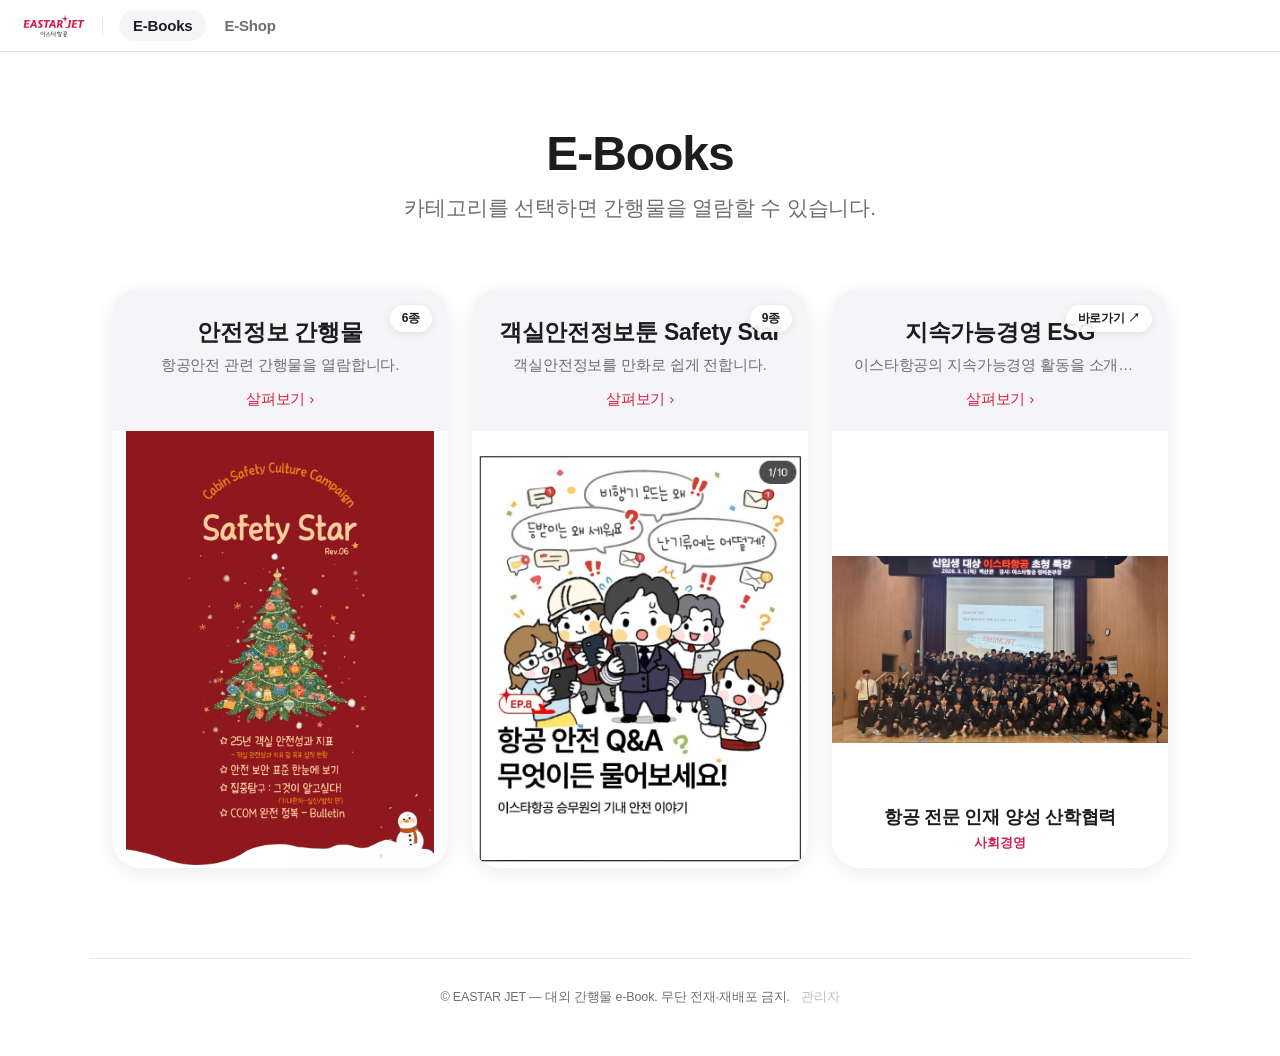
==== commit f9d807b7: "ESG 표지 캡션에 세부 주제 추가 (주제 + 분류 2단) - ESG 페이지의 항목 제목을 파일명(safety_01 등)으로 매핑 - 표지 아래에 '주제'(예: 항공 의료 안전 시" ====
--- a/index.html
+++ b/index.html
@@ -7,7 +7,7 @@
   <meta name="description" content="이스타항공 대외 간행물을 웹진으로 읽는 e-Book" />
     <meta name="theme-color" content="#ffffff" media="(prefers-color-scheme: light)" />
   <meta name="theme-color" content="#0c0c10" media="(prefers-color-scheme: dark)" />
-<link rel="stylesheet" href="assets/style.css?v=20260622d" />
+<link rel="stylesheet" href="assets/style.css?v=20260622e" />
 </head>
 <body>
   <!-- ===== 로딩 스플래시 (진입 시 3초, 이스타항공 사진 랜덤 표출) ===== -->
@@ -169,12 +169,27 @@
     // 그 외(pages.dev 등)에서는 외부 페이지로 바로 이동한다.
     const canEmbed = /\.eastarjet\.com$/i.test(location.hostname);
 
-    // 사진형 표지 파일명으로 주제(안전·환경·사회) 제목을 정한다
-    function coverCaption(url) {
-      if (/img_safety/i.test(url)) return '안전경영';
-      if (/img_environment/i.test(url)) return '환경경영';
-      if (/img_society/i.test(url)) return '사회경영';
-      return '';
+    // 사진형 표지: 파일명(img_safety_01-… 등)으로 ESG 분류와 세부 주제를 찾는다.
+    // 주제는 main.eastarjet.com/esg 의 항목 제목과 동일하게 맞춤.
+    const ESG_GROUPS = { safety: '안전경영', environment: '환경경영', society: '사회경영' };
+    const ESG_TOPICS = {
+      'safety-01': '항공 의료 안전 시스템 강화',
+      'safety-02': '현장 근로자 온열질환 예방',
+      'safety-03': '객실승무원 실전형 체력검정 도입',
+      'environment-01': '친환경 항공기 도입을 통한 기후변화 대응',
+      'environment-02': '임직원 나무심기 행사',
+      'society-01': '고귀한 생명 나눔 지원',
+      'society-02': '생명 존중 유기견 봉사활동',
+      'society-03': "장애인 축구단 '이스타항공 제우스' 운영",
+      'society-04': '고려인 동포 지원 및 글로벌 상생',
+      'society-05': '대한민국 국군 장병 지원',
+      'society-06': '항공 전문 인재 양성 산학협력'
+    };
+    function coverInfo(url) {
+      const m = String(url).match(/img_(safety|environment|society)_(\d+)/i);
+      if (!m) return null;
+      const cat = m[1].toLowerCase();
+      return { group: ESG_GROUPS[cat] || '', topic: ESG_TOPICS[cat + '-' + m[2]] || '' };
     }
 
     $('catGrid').innerHTML = categories.map(c => {
@@ -183,7 +198,12 @@
       // covers 배열이 있으면 진입할 때마다 무작위 1장 + 그 사진의 주제 제목을 표지 위에 표시
       const hasCovers = Array.isArray(c.covers) && c.covers.length;
       const coverUrl = hasCovers ? c.covers[Math.floor(Math.random() * c.covers.length)] : catCover(c);
-      const cap = hasCovers ? coverCaption(coverUrl) : '';
+      const info = hasCovers ? coverInfo(coverUrl) : null;
+      const cap = info ? `
+          <span class="cat-cover-cap">
+            ${info.topic ? `<span class="cap-topic">${info.topic}</span>` : ''}
+            ${info.group ? `<span class="cap-group">${info.group}</span>` : ''}
+          </span>` : '';
       return `
       <a class="cat-card${hasCovers ? ' cat-card--photo' : ''}" data-cat="${c.id}" href="${href}">
         <span class="cat-count">${badge}</span>
@@ -194,7 +214,7 @@
         </div>
         <div class="cat-cover">
           <img src="${coverUrl}" alt="${c.title}" loading="lazy" />
-          ${cap ? `<span class="cat-cover-cap">${cap}</span>` : ''}
+          ${cap}
         </div>
       </a>`;
     }).join('');
--- a/assets/style.css
+++ b/assets/style.css
@@ -200,10 +200,12 @@
 .cat-card--photo .cat-cover img { object-fit: contain; object-position: center; }
 .cat-card .cat-cover-cap {
   position: absolute; left: 0; right: 0; bottom: 0; z-index: 2;
-  padding: 30px 14px 18px; text-align: center; pointer-events: none;
-  color: #1c1c21; font-size: 22px; font-weight: 700; letter-spacing: -.012em;
-  background: linear-gradient(to top, rgba(255, 255, 255, .97) 45%, rgba(255, 255, 255, 0));
-}
+  display: flex; flex-direction: column; align-items: center; gap: 5px;
+  padding: 36px 16px 16px; text-align: center; pointer-events: none;
+  background: linear-gradient(to top, rgba(255, 255, 255, .98) 58%, rgba(255, 255, 255, 0));
+}
+.cat-card .cap-topic { color: #1c1c21; font-size: 18px; font-weight: 700; line-height: 1.3; letter-spacing: -.012em; }
+.cat-card .cap-group { color: var(--red); font-size: 13px; font-weight: 700; letter-spacing: .005em; }
 .cat-count {
   position: absolute; top: 16px; right: 16px; z-index: 3;
   background: rgba(255, 255, 255, .92); color: var(--text);
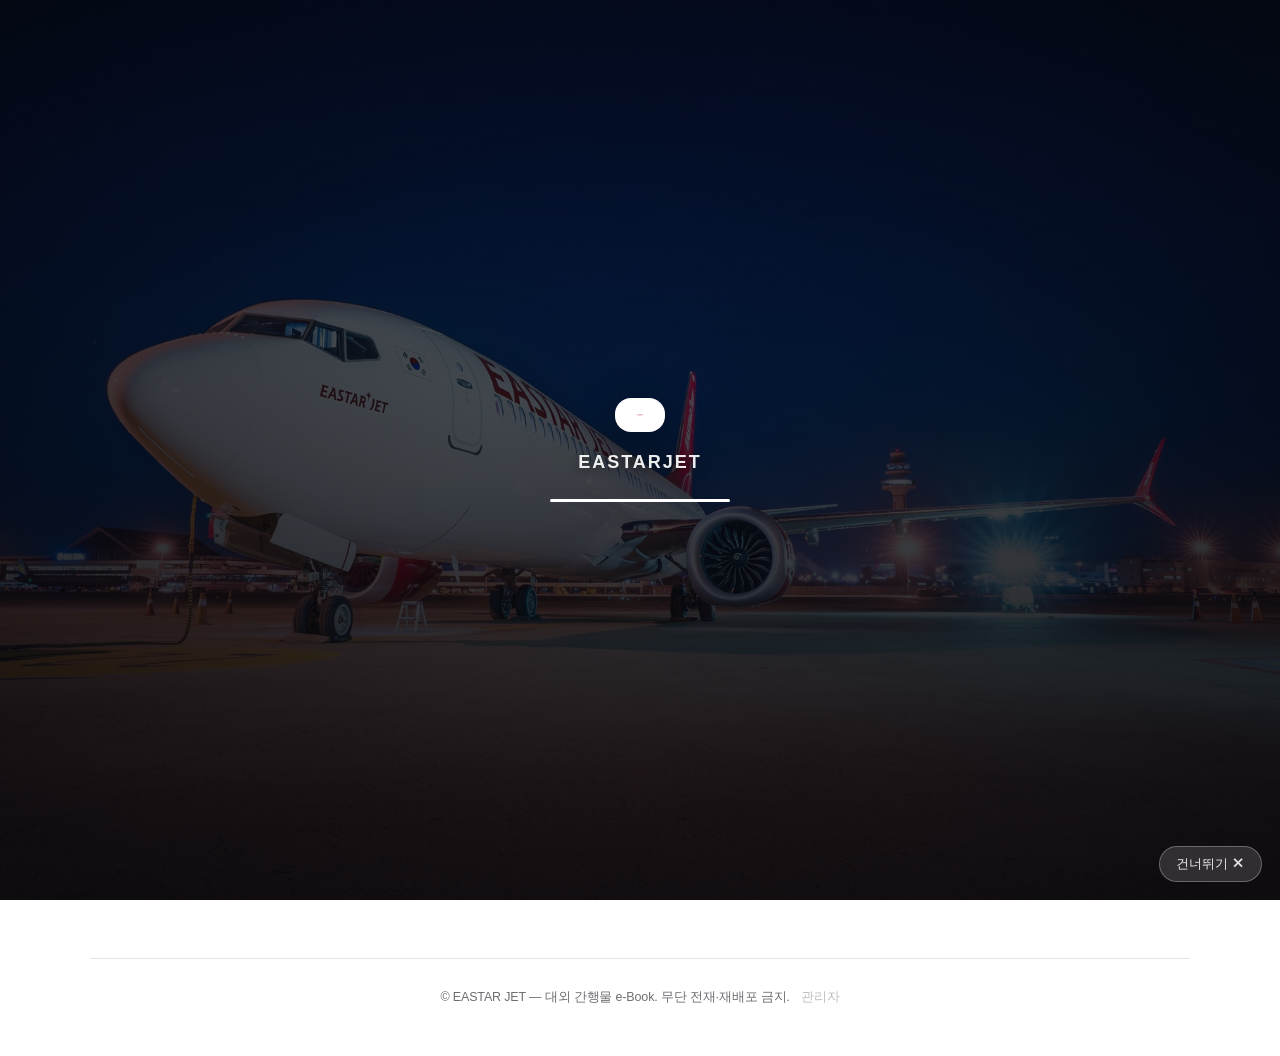
==== commit a144a9ec: "ESG 환경 주제 매칭 수정 (파일명 번호와 항목이 반대) - 원본 페이지에서 환경 사진 파일명이 항목과 반대(environment_01=나무심기, 02=친환경 항공기) - 페이지" ====
--- a/index.html
+++ b/index.html
@@ -7,7 +7,7 @@
   <meta name="description" content="이스타항공 대외 간행물을 웹진으로 읽는 e-Book" />
     <meta name="theme-color" content="#ffffff" media="(prefers-color-scheme: light)" />
   <meta name="theme-color" content="#0c0c10" media="(prefers-color-scheme: dark)" />
-<link rel="stylesheet" href="assets/style.css?v=20260622e" />
+<link rel="stylesheet" href="assets/style.css?v=20260622f" />
 </head>
 <body>
   <!-- ===== 로딩 스플래시 (진입 시 3초, 이스타항공 사진 랜덤 표출) ===== -->
@@ -176,8 +176,8 @@
       'safety-01': '항공 의료 안전 시스템 강화',
       'safety-02': '현장 근로자 온열질환 예방',
       'safety-03': '객실승무원 실전형 체력검정 도입',
-      'environment-01': '친환경 항공기 도입을 통한 기후변화 대응',
-      'environment-02': '임직원 나무심기 행사',
+      'environment-01': '임직원 나무심기 행사',
+      'environment-02': '친환경 항공기 도입을 통한 기후변화 대응',
       'society-01': '고귀한 생명 나눔 지원',
       'society-02': '생명 존중 유기견 봉사활동',
       'society-03': "장애인 축구단 '이스타항공 제우스' 운영",
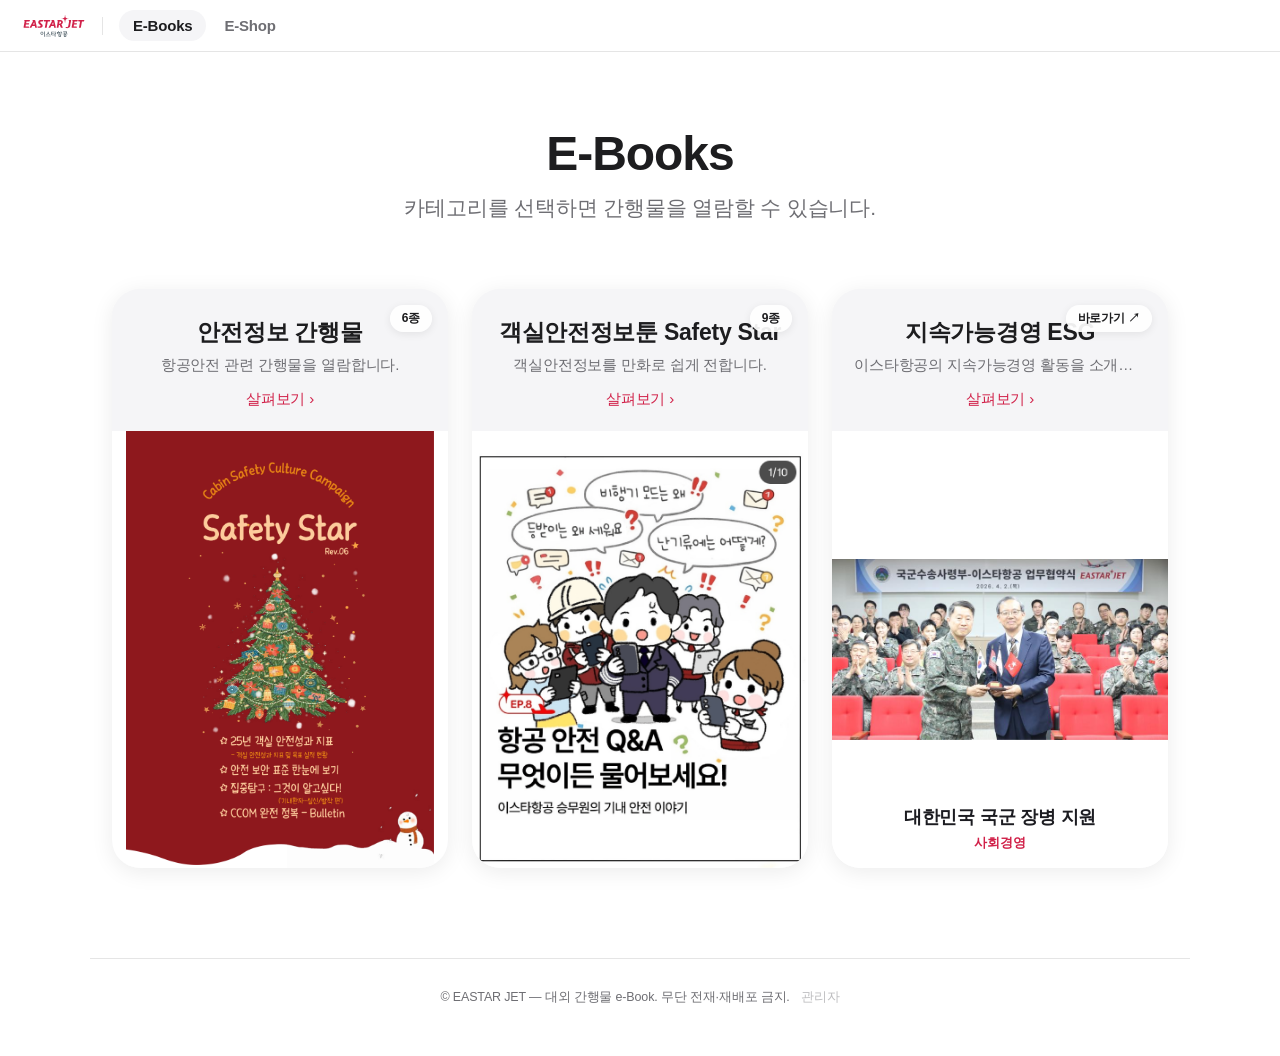
==== commit 96d1cb41: "ESG 표지 주제를 한 줄로 — 폭에 맞춰 글자 크기 자동 축소 - .cap-topic 줄바꿈 금지(nowrap) - fitCaption(): 카드 폭을 넘으면 글자 크기를 줄여 " ====
--- a/index.html
+++ b/index.html
@@ -7,7 +7,7 @@
   <meta name="description" content="이스타항공 대외 간행물을 웹진으로 읽는 e-Book" />
     <meta name="theme-color" content="#ffffff" media="(prefers-color-scheme: light)" />
   <meta name="theme-color" content="#0c0c10" media="(prefers-color-scheme: dark)" />
-<link rel="stylesheet" href="assets/style.css?v=20260622f" />
+<link rel="stylesheet" href="assets/style.css?v=20260622g" />
 </head>
 <body>
   <!-- ===== 로딩 스플래시 (진입 시 3초, 이스타항공 사진 랜덤 표출) ===== -->
@@ -218,6 +218,7 @@
         </div>
       </a>`;
     }).join('');
+    fitCaption(document);   // 표지 주제 제목을 한 줄에 맞게 글자 크기 자동 조정
 
     /* ---------- ③ 카테고리 상세(웹진 목록) ---------- */
     // 외부 페이지를 catDetail 안에 iframe 으로 표시(ESG 등). canEmbed 일 때만 호출.
@@ -313,9 +314,25 @@
         }
       });
     }
+    // 표지 주제 제목(.cap-topic)을 한 줄로 유지 — 폭을 넘으면 글자 크기를 줄여 맞춘다
+    function fitCaption(scope) {
+      scope.querySelectorAll('.cat-cover-cap').forEach(cap => {
+        const topic = cap.querySelector('.cap-topic');
+        if (!topic) return;
+        const cs = getComputedStyle(cap);
+        const avail = cap.clientWidth - parseFloat(cs.paddingLeft) - parseFloat(cs.paddingRight);
+        if (avail <= 0) return;                 // 숨겨진(모바일) 경우 건너뜀
+        let fs = 18; topic.style.fontSize = fs + 'px';
+        let guard = 0;
+        while (topic.scrollWidth > avail && fs > 11 && guard++ < 60) {
+          fs -= 0.5; topic.style.fontSize = fs + 'px';
+        }
+      });
+    }
+
     // 글꼴 로드 완료/창 크기 변경 후 다시 맞춤
-    if (document.fonts && document.fonts.ready) document.fonts.ready.then(() => fitTitles(document));
-    let _ftT; window.addEventListener('resize', () => { clearTimeout(_ftT); _ftT = setTimeout(() => fitTitles(document), 150); });
+    if (document.fonts && document.fonts.ready) document.fonts.ready.then(() => { fitTitles(document); fitCaption(document); });
+    let _ftT; window.addEventListener('resize', () => { clearTimeout(_ftT); _ftT = setTimeout(() => { fitTitles(document); fitCaption(document); }, 150); });
 
     function showHome() {
       hideEmbed();
--- a/assets/style.css
+++ b/assets/style.css
@@ -204,7 +204,7 @@
   padding: 36px 16px 16px; text-align: center; pointer-events: none;
   background: linear-gradient(to top, rgba(255, 255, 255, .98) 58%, rgba(255, 255, 255, 0));
 }
-.cat-card .cap-topic { color: #1c1c21; font-size: 18px; font-weight: 700; line-height: 1.3; letter-spacing: -.012em; }
+.cat-card .cap-topic { color: #1c1c21; font-size: 18px; font-weight: 700; line-height: 1.3; letter-spacing: -.012em; white-space: nowrap; max-width: 100%; }
 .cat-card .cap-group { color: var(--red); font-size: 13px; font-weight: 700; letter-spacing: .005em; }
 .cat-count {
   position: absolute; top: 16px; right: 16px; z-index: 3;
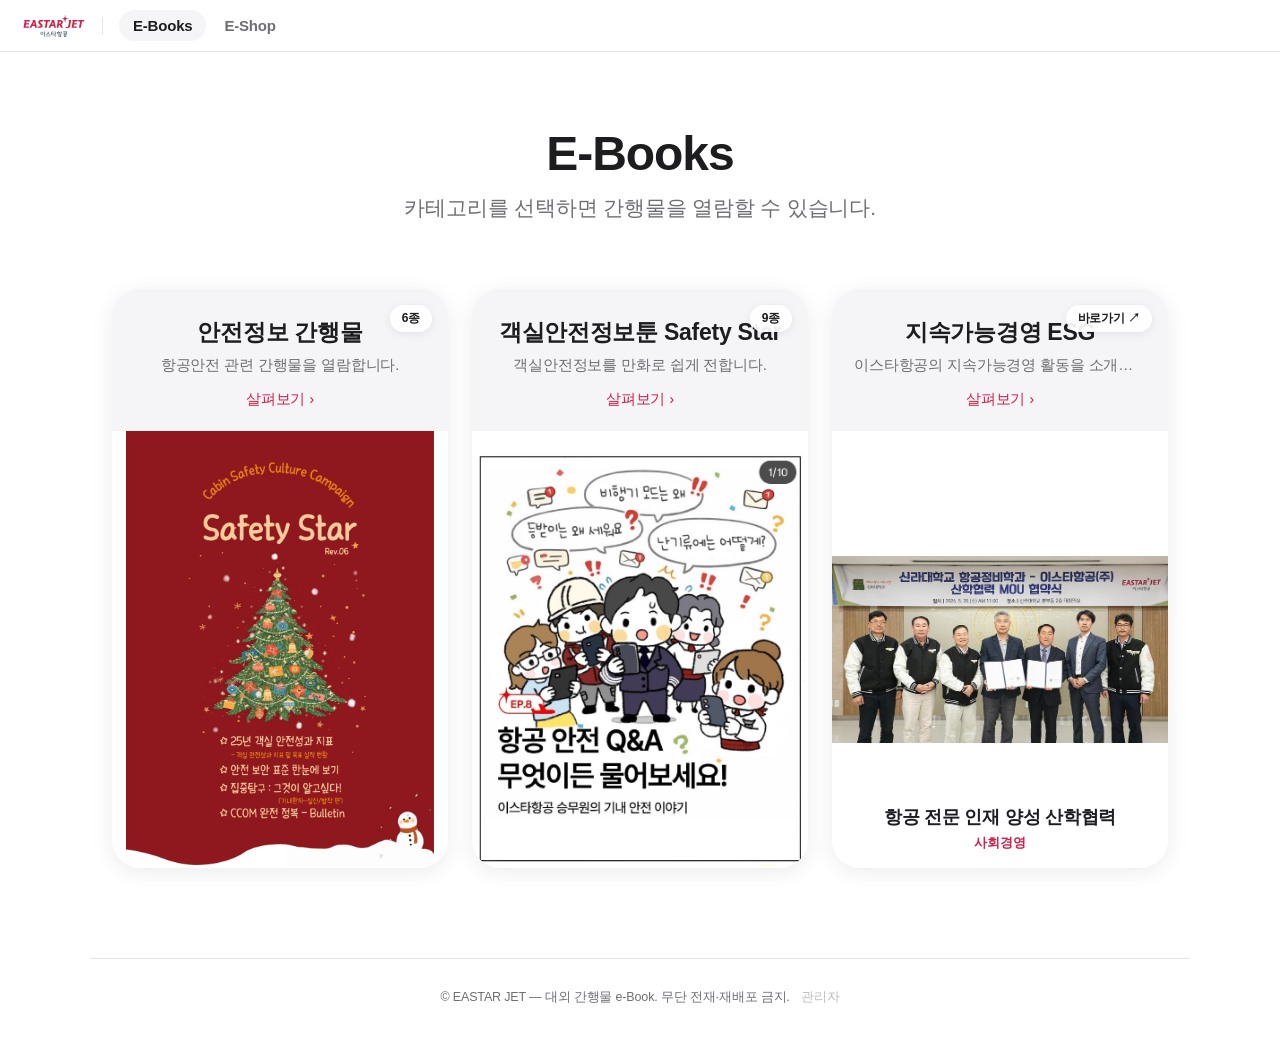
==== commit 52b28c4f: "ESG 자동 동기화 추가 (sync-esg) - scripts/sync-esg.js: main.eastarjet.com/esg 에서 항목 제목·사진을 긁어   esg.js(분류·주" ====
--- a/index.html
+++ b/index.html
@@ -7,7 +7,7 @@
   <meta name="description" content="이스타항공 대외 간행물을 웹진으로 읽는 e-Book" />
     <meta name="theme-color" content="#ffffff" media="(prefers-color-scheme: light)" />
   <meta name="theme-color" content="#0c0c10" media="(prefers-color-scheme: dark)" />
-<link rel="stylesheet" href="assets/style.css?v=20260622g" />
+<link rel="stylesheet" href="assets/style.css?v=20260622h" />
 </head>
 <body>
   <!-- ===== 로딩 스플래시 (진입 시 3초, 이스타항공 사진 랜덤 표출) ===== -->
@@ -77,6 +77,7 @@
   <footer class="site">© EASTAR JET — 대외 간행물 e-Book. 무단 전재·재배포 금지. <a href="admin.html" class="admin-link">관리자</a></footer>
 
   <script src="books.js"></script>
+  <script src="esg.js"></script>
   <script src="products.js"></script>
   <script src="assets/track.js"></script>
   <script>
@@ -169,8 +170,18 @@
     // 그 외(pages.dev 등)에서는 외부 페이지로 바로 이동한다.
     const canEmbed = /\.eastarjet\.com$/i.test(location.hostname);
 
-    // 사진형 표지: 파일명(img_safety_01-… 등)으로 ESG 분류와 세부 주제를 찾는다.
-    // 주제는 main.eastarjet.com/esg 의 항목 제목과 동일하게 맞춤.
+    // ESG 표지·주제 — esg.js(자동 동기화)가 있으면 그것을 우선 사용한다.
+    // esg.js 는 scripts/sync-esg.js 가 main.eastarjet.com/esg 에서 주기적으로 갱신.
+    const esgItems = (window.ESG_ITEMS && window.ESG_ITEMS.length) ? window.ESG_ITEMS : null;
+    // 사진 → {group, topic} 조회표 + 전체 사진 목록(랜덤 표지 후보)
+    const esgBySrc = {};
+    const esgCovers = [];
+    if (esgItems) esgItems.forEach(it => (it.images || []).forEach(src => {
+      esgBySrc[src] = { group: it.group, topic: it.topic };
+      esgCovers.push(src);
+    }));
+
+    // 폴백(esg.js 부재 시): 파일명으로 분류·주제를 추정
     const ESG_GROUPS = { safety: '안전경영', environment: '환경경영', society: '사회경영' };
     const ESG_TOPICS = {
       'safety-01': '항공 의료 안전 시스템 강화',
@@ -186,26 +197,32 @@
       'society-06': '항공 전문 인재 양성 산학협력'
     };
     function coverInfo(url) {
+      if (esgBySrc[url]) return esgBySrc[url];          // 동기화 데이터 우선
       const m = String(url).match(/img_(safety|environment|society)_(\d+)/i);
       if (!m) return null;
       const cat = m[1].toLowerCase();
       return { group: ESG_GROUPS[cat] || '', topic: ESG_TOPICS[cat + '-' + m[2]] || '' };
     }
+    // 카테고리의 실제 표지 후보 목록: esg 카테고리는 동기화 사진을, 그 외는 books.js 의 covers
+    function coverPool(c) {
+      if (c.external && esgCovers.length) return esgCovers;
+      return (Array.isArray(c.covers) && c.covers.length) ? c.covers : null;
+    }
 
     $('catGrid').innerHTML = categories.map(c => {
       const href = c.external ? c.external : `#${c.id}`;
       const badge = c.external ? '바로가기 ↗' : `${countIn(c.id)}종`;
-      // covers 배열이 있으면 진입할 때마다 무작위 1장 + 그 사진의 주제 제목을 표지 위에 표시
-      const hasCovers = Array.isArray(c.covers) && c.covers.length;
-      const coverUrl = hasCovers ? c.covers[Math.floor(Math.random() * c.covers.length)] : catCover(c);
-      const info = hasCovers ? coverInfo(coverUrl) : null;
+      // 표지 후보가 있으면 진입할 때마다 무작위 1장 + 그 사진의 주제 제목을 표지 위에 표시
+      const pool = coverPool(c);
+      const coverUrl = pool ? pool[Math.floor(Math.random() * pool.length)] : catCover(c);
+      const info = pool ? coverInfo(coverUrl) : null;
       const cap = info ? `
           <span class="cat-cover-cap">
             ${info.topic ? `<span class="cap-topic">${info.topic}</span>` : ''}
             ${info.group ? `<span class="cap-group">${info.group}</span>` : ''}
           </span>` : '';
       return `
-      <a class="cat-card${hasCovers ? ' cat-card--photo' : ''}" data-cat="${c.id}" href="${href}">
+      <a class="cat-card${pool ? ' cat-card--photo' : ''}" data-cat="${c.id}" href="${href}">
         <span class="cat-count">${badge}</span>
         <div class="cat-body">
           <h3>${c.title}</h3>
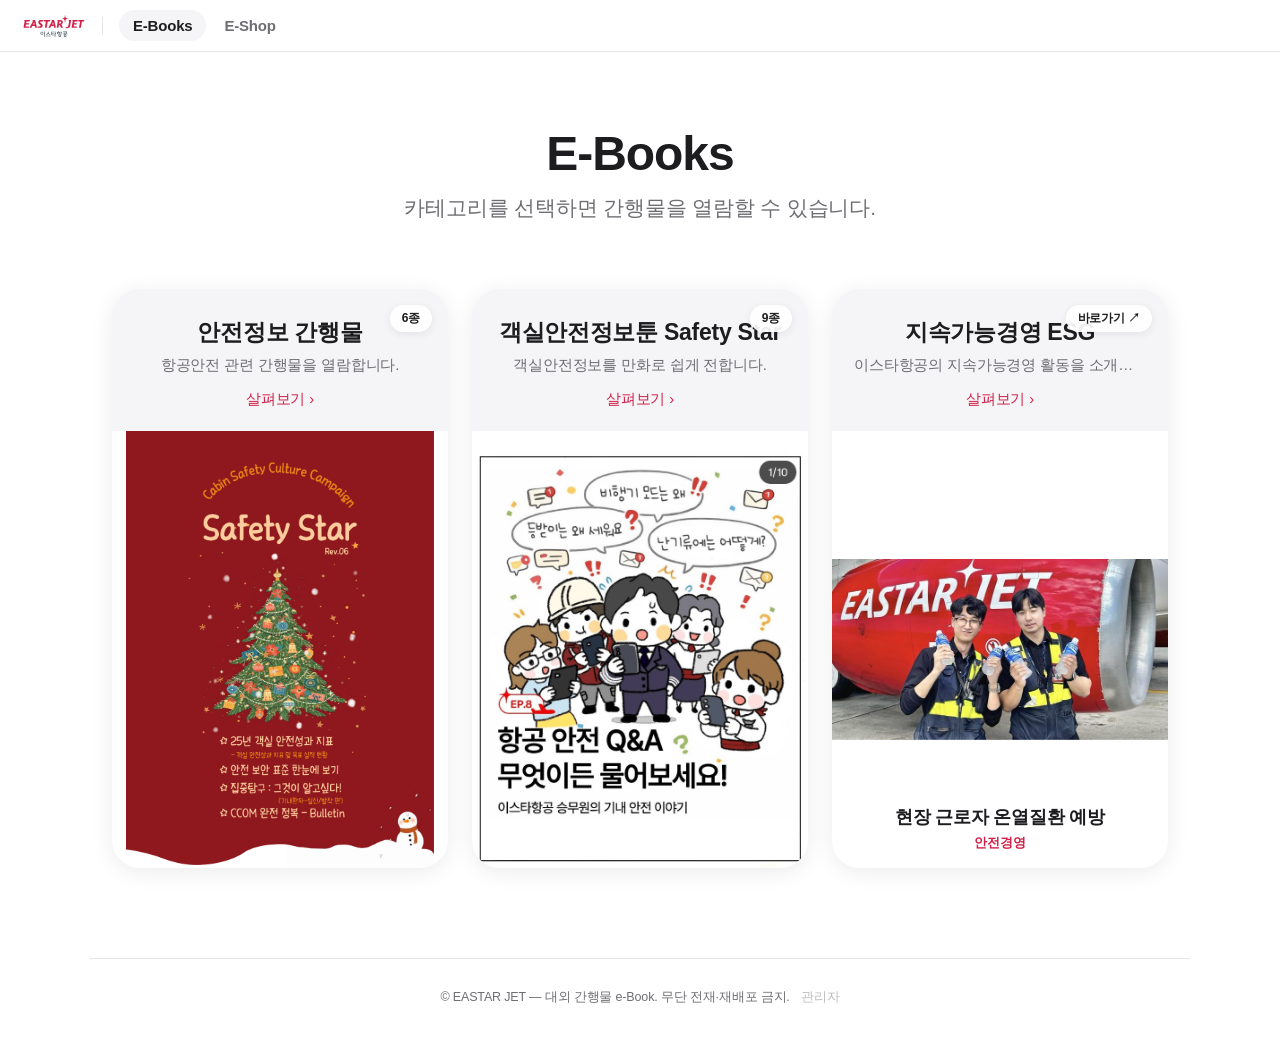
==== commit 58f19acd: "E-Books 메인에서 '지금 핫한 책' 섹션 제거 + 사이트 전반 검증 - index.html: hot-shelf 섹션(HTML)·loadHot/hotReady/API_BASE(" ====
--- a/index.html
+++ b/index.html
@@ -7,7 +7,7 @@
   <meta name="description" content="이스타항공 대외 간행물을 웹진으로 읽는 e-Book" />
     <meta name="theme-color" content="#ffffff" media="(prefers-color-scheme: light)" />
   <meta name="theme-color" content="#0c0c10" media="(prefers-color-scheme: dark)" />
-<link rel="stylesheet" href="assets/style.css?v=20260622h" />
+<link rel="stylesheet" href="assets/style.css?v=20260622i" />
 </head>
 <body>
   <!-- ===== 로딩 스플래시 (진입 시 3초, 이스타항공 사진 랜덤 표출) ===== -->
@@ -50,15 +50,6 @@
   </section>
 
   <main class="cat-grid" id="catGrid"></main>
-
-  <!-- ===== 지금 핫한 책 (이번 달 열람수 기준 — /api/track-stats) ===== -->
-  <section class="hot-shelf" id="hotShelf" style="display:none">
-    <div class="hot-head">
-      <h2>🔥 지금 핫한 책</h2>
-      <span class="hot-sub">이번 달 다른 독자들이 가장 많이 읽고 있어요</span>
-    </div>
-    <div class="hot-row" id="hotRow"></div>
-  </section>
 
   <!-- ===== 카테고리 상세: 간행물 목록(웹진) ===== -->
   <main class="cat-detail" id="catDetail" style="display:none">
@@ -257,7 +248,6 @@
       frame.style.display = 'block';
       $('catGrid').style.display = 'none';
       document.querySelector('.hero').style.display = 'none';
-      $('hotShelf').style.display = 'none';
       $('catDetail').style.display = 'block';
       window.scrollTo(0, 0);
     }
@@ -312,7 +302,6 @@
 
       $('catGrid').style.display = 'none';
       document.querySelector('.hero').style.display = 'none';
-      $('hotShelf').style.display = 'none';
       $('catDetail').style.display = 'block';
       fitTitles(shelf);            // 컨테이너 표시 후라야 폭이 잡혀 한 줄 맞춤이 동작
       window.scrollTo(0, 0);
@@ -356,41 +345,6 @@
       $('catDetail').style.display = 'none';
       $('catGrid').style.display = 'grid';
       document.querySelector('.hero').style.display = 'block';
-      if (hotReady) $('hotShelf').style.display = 'block';
-    }
-
-    /* ---------- 지금 핫한 책 (이번 달 열람수 — /api/track-stats) ---------- */
-    const API_BASE = location.hostname.endsWith('.pages.dev') ? '' : 'https://eastarjet-ebook.pages.dev';
-    let hotReady = false;
-    async function loadHot() {
-      try {
-        const r = await fetch(API_BASE + '/api/track-stats');
-        const d = await r.json();
-        if (!d || !d.ok || !Array.isArray(d.books)) return;
-        const byId = {}; books.forEach(b => byId[b.id] = b);   // 공개된 간행물만
-        const hot = d.books
-          .filter(s => s.opensMonth > 0 && byId[s.id])
-          .sort((a, b) => b.opensMonth - a.opensMonth)
-          .slice(0, 5);
-        if (!hot.length) return;
-        $('hotRow').innerHTML = hot.map((s, i) => {
-          const b = byId[s.id];
-          const href = (b.type === 'pdf')
-            ? 'flip.html?book=' + encodeURIComponent(b.id) + '#read'
-            : 'viewer.html?book=' + encodeURIComponent(b.id);
-          return `
-            <a class="hot-card" href="${href}">
-              <span class="hot-rank">${i + 1}</span>
-              <div class="hot-cover"><img src="${b.cover}" alt="${b.title} 표지" loading="lazy"></div>
-              <div class="hot-meta">
-                <h3>${b.title}</h3>
-                <span class="hot-count">이번 달 ${s.opensMonth}회 열람</span>
-              </div>
-            </a>`;
-        }).join('');
-        hotReady = true;
-        if (!location.hash) $('hotShelf').style.display = 'block';   // 홈 화면일 때만 노출
-      } catch (e) { /* 통계 불가 시 섹션 미표시 */ }
     }
 
     $('catGrid').querySelectorAll('.cat-card').forEach(el => {
@@ -412,7 +366,6 @@
     }
     window.addEventListener('hashchange', route);
     route();
-    loadHot();
   </script>
 
   <!-- Cloudflare Web Analytics -->
--- a/assets/style.css
+++ b/assets/style.css
@@ -278,37 +278,6 @@
 .empty-state { max-width: 560px; margin: 80px auto; text-align: center; color: var(--muted); line-height: 1.8; font-size: 16px; }
 .empty-state h2 { color: var(--text); font-weight: 700; letter-spacing: -.01em; }
 .empty-state code { color: var(--text); background: var(--bg-soft); padding: 2px 7px; border-radius: 6px; }
-
-/* ---------- 지금 핫한 책 (메인) ---------- */
-.hot-shelf { max-width: 1100px; margin: 8px auto 0; padding: 0 22px; }
-.hot-head { display: flex; align-items: baseline; gap: 12px; margin-bottom: 18px; flex-wrap: wrap; }
-.hot-head h2 { margin: 0; font-size: 24px; font-weight: 700; letter-spacing: -.014em; }
-.hot-sub { color: var(--muted); font-size: 14px; }
-.hot-row { display: grid; grid-template-columns: repeat(5, 1fr); gap: 18px; }
-.hot-card { position: relative; display: flex; flex-direction: column; color: var(--text); }
-.hot-rank {
-  position: absolute; top: 8px; left: 8px; z-index: 2;
-  width: 26px; height: 26px; border-radius: 50%;
-  background: var(--red); color: #fff; font-size: 13px; font-weight: 700;
-  display: flex; align-items: center; justify-content: center; box-shadow: 0 2px 8px rgba(0, 0, 0, .2);
-}
-.hot-cover {
-  aspect-ratio: 1 / 1.3; border-radius: 12px; overflow: hidden;
-  background: var(--bg-soft); border: 1px solid var(--line); box-shadow: var(--shadow);
-  transition: transform .25s ease, box-shadow .25s ease;
-}
-.hot-cover img { width: 100%; height: 100%; object-fit: contain; }
-.hot-card:hover .hot-cover { transform: translateY(-4px); box-shadow: var(--shadow-lg); }
-.hot-meta h3 { margin: 10px 2px 3px; font-size: 14px; font-weight: 600; line-height: 1.3; white-space: nowrap; overflow: hidden; text-overflow: ellipsis; }
-.hot-count { display: block; margin: 0 2px; font-size: 12px; font-weight: 600; color: var(--red); }
-@media (max-width: 900px) { .hot-row { grid-template-columns: repeat(3, 1fr); max-width: 760px; } }
-@media (max-width: 640px) {
-  .hot-shelf { padding: 0 14px; margin-top: 18px; }
-  .hot-head h2 { font-size: 20px; }
-  .hot-sub { display: none; }
-  .hot-row { display: flex; overflow-x: auto; gap: 12px; padding-bottom: 6px; scroll-snap-type: x mandatory; -webkit-overflow-scrolling: touch; }
-  .hot-card { flex: 0 0 40%; scroll-snap-align: start; }
-}
 
 /* ============================================================
    Eastar SHOP — 쇼핑몰형 스토어프론트 (shop.html)
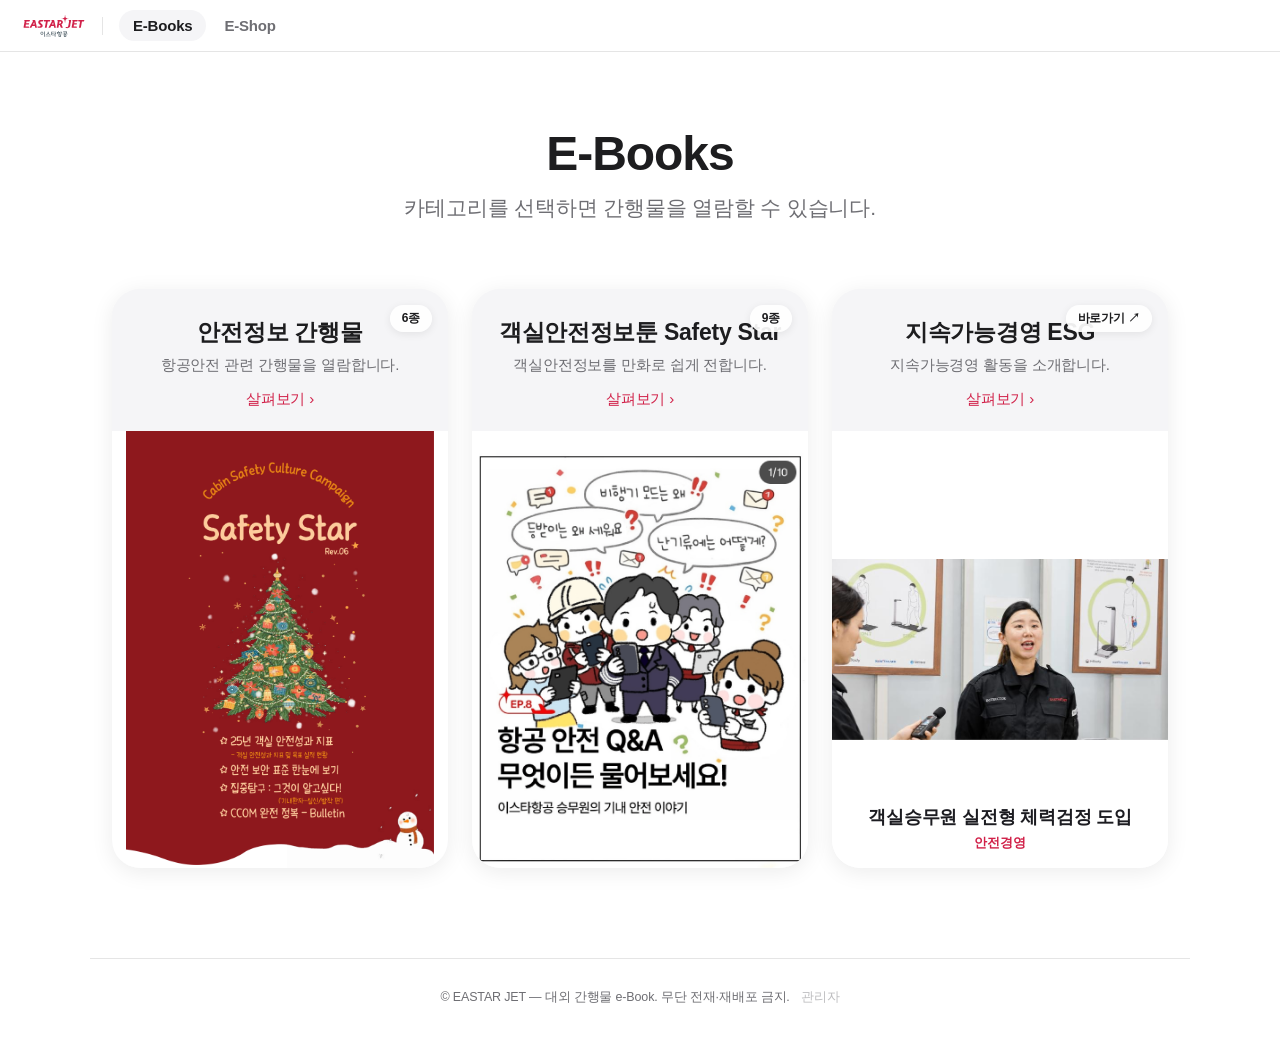
==== commit 05b56ca0: "공개 페이지 런타임 오류 방지 — 정합성/버그 헌팅 후속 수정 - index.html: 데이터(제목·설명·표지 URL) HTML 이스케이프 추가 → ESG 스크래핑/관리자 입력의 " ====
--- a/index.html
+++ b/index.html
@@ -7,7 +7,7 @@
   <meta name="description" content="이스타항공 대외 간행물을 웹진으로 읽는 e-Book" />
     <meta name="theme-color" content="#ffffff" media="(prefers-color-scheme: light)" />
   <meta name="theme-color" content="#0c0c10" media="(prefers-color-scheme: dark)" />
-<link rel="stylesheet" href="assets/style.css?v=20260622i" />
+<link rel="stylesheet" href="assets/style.css?v=20260702a" />
 </head>
 <body>
   <!-- ===== 로딩 스플래시 (진입 시 3초, 이스타항공 사진 랜덤 표출) ===== -->
@@ -73,7 +73,10 @@
   <script src="assets/track.js"></script>
   <script>
     const $ = id => document.getElementById(id);
-    const today = new Date().toISOString().slice(0, 10);
+    // HTML 이스케이프 — 제목·설명 등 데이터가 자동 동기화(ESG 스크래핑)·관리자 입력에서 오므로
+    // innerHTML 삽입 전 항상 처리(따옴표·꺾쇠로 인한 레이아웃 깨짐/스크립트 주입 방지)
+    const esc = s => String(s == null ? '' : s).replace(/[&<>"']/g, c => ({ '&': '&amp;', '<': '&lt;', '>': '&gt;', '"': '&quot;', "'": '&#39;' }[c]));
+    const today = new Date(Date.now() + 9 * 3600 * 1000).toISOString().slice(0, 10);   // 한국시간(KST) 기준 날짜
     // 공개 조건: published !== false 이고, 게시 예약일(publishAt)이 지났을 것
     const isVisible = b => b.published !== false && (!b.publishAt || b.publishAt <= today);
     // 발행일(date)로부터 30일간 NEW 뱃지
@@ -209,19 +212,22 @@
       const info = pool ? coverInfo(coverUrl) : null;
       const cap = info ? `
           <span class="cat-cover-cap">
-            ${info.topic ? `<span class="cap-topic">${info.topic}</span>` : ''}
-            ${info.group ? `<span class="cap-group">${info.group}</span>` : ''}
+            ${info.topic ? `<span class="cap-topic">${esc(info.topic)}</span>` : ''}
+            ${info.group ? `<span class="cap-group">${esc(info.group)}</span>` : ''}
           </span>` : '';
+      const catImg = coverUrl
+        ? `<img src="${esc(coverUrl)}" alt="${esc(c.title)}" loading="lazy" onerror="this.onerror=null;this.src='assets/eastar_logo.svg';this.classList.add('img-fallback')" />`
+        : '';
       return `
-      <a class="cat-card${pool ? ' cat-card--photo' : ''}" data-cat="${c.id}" href="${href}">
-        <span class="cat-count">${badge}</span>
+      <a class="cat-card${pool ? ' cat-card--photo' : ''}" data-cat="${esc(c.id)}" href="${esc(href)}">
+        <span class="cat-count">${esc(badge)}</span>
         <div class="cat-body">
-          <h3>${c.title}</h3>
-          <p>${c.desc || ''}</p>
+          <h3>${esc(c.title)}</h3>
+          <p>${esc(c.desc || '')}</p>
           <span class="cat-go">살펴보기 ›</span>
         </div>
         <div class="cat-cover">
-          <img src="${coverUrl}" alt="${c.title}" loading="lazy" />
+          ${catImg}
           ${cap}
         </div>
       </a>`;
@@ -285,15 +291,15 @@
             : 'viewer.html?book=' + encodeURIComponent(b.id);
           const count = Array.isArray(b.pages) ? ` · ${b.pages.length}p` : '';
           return `
-          <a class="book-card" href="${href}">
+          <a class="book-card" href="${esc(href)}">
             <div class="cover-wrap">
               ${isNew(b) ? '<span class="badge badge-new">NEW</span>' : ''}
               <span class="badge badge-type">${isPdf ? 'PDF' : '웹진'}</span>
-              <img src="${b.cover}" alt="${b.title} 표지" loading="lazy" />
+              <img src="${esc(b.cover || 'assets/eastar_logo.svg')}" alt="${esc(b.title)} 표지" loading="lazy" onerror="this.onerror=null;this.src='assets/eastar_logo.svg';this.classList.add('img-fallback')" />
             </div>
             <div class="book-info">
-              <h3>${b.title}</h3>
-              <div class="meta">${b.subtitle || ''}${count}</div>
+              <h3>${esc(b.title)}</h3>
+              <div class="meta">${esc(b.subtitle || '')}${count}</div>
             </div>
             <span class="book-chevron" aria-hidden="true">›</span>
           </a>`;
--- a/assets/style.css
+++ b/assets/style.css
@@ -695,6 +695,9 @@
   .wz-thumb-img.loaded span { color: var(--text); }
 }
 
+/* 표지 이미지 로드 실패 시 로고 폴백 — 깨진 이미지 아이콘 대신 옅은 로고 표시 */
+.img-fallback { object-fit: contain !important; padding: 22%; opacity: .35; background: #f4f5f7; }
+
 /* 시스템 '동작 줄이기' 설정 존중 — 큰 전환/애니메이션 최소화 */
 @media (prefers-reduced-motion: reduce) {
   *, *::before, *::after {
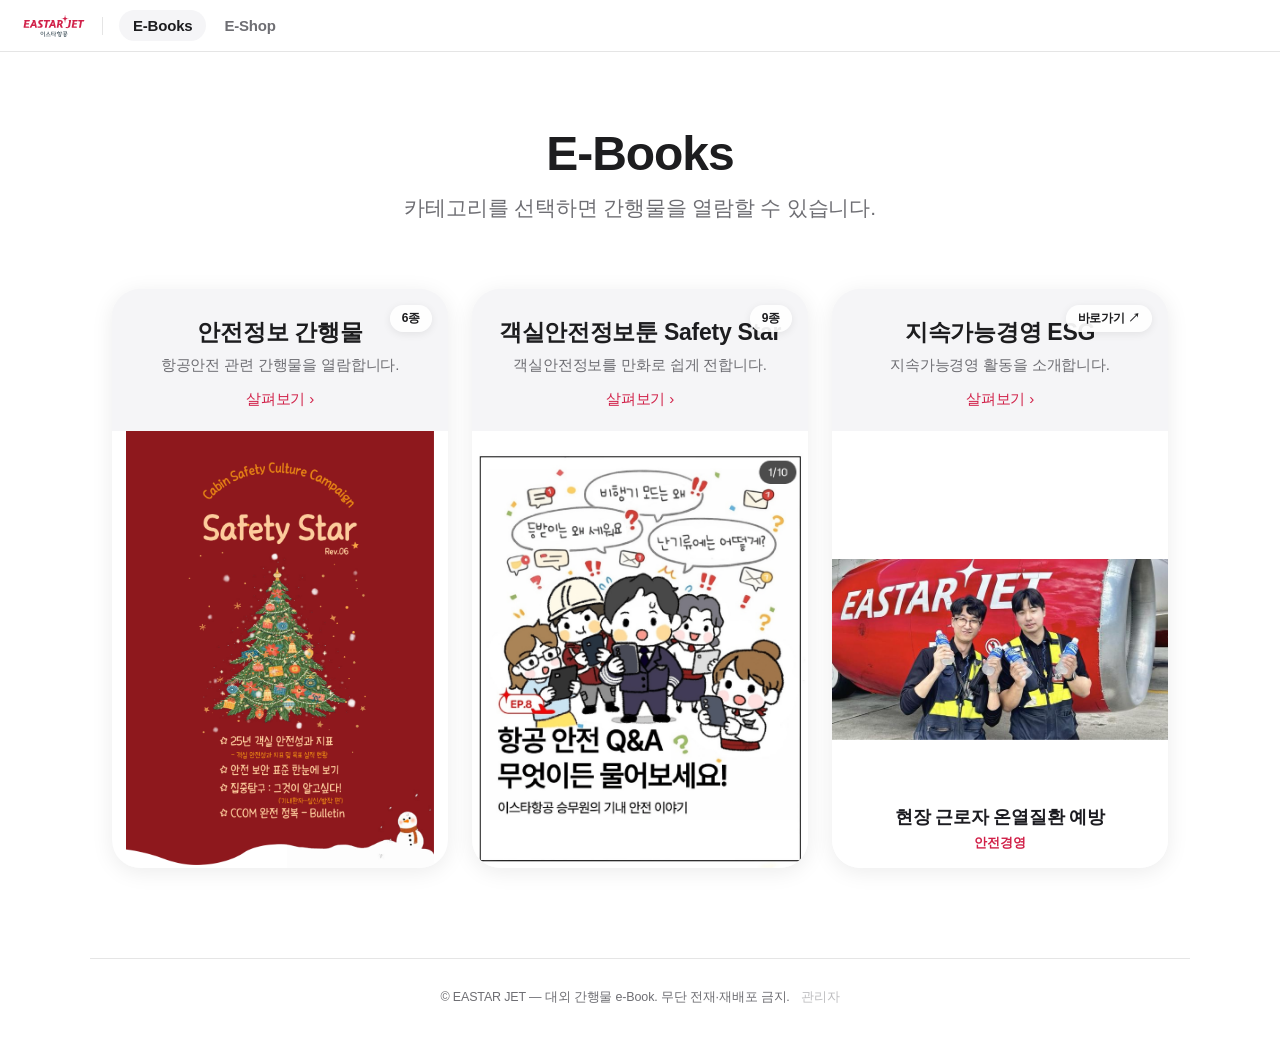
==== commit 8dc6bec5: "관리자 콘솔 개선 + 모바일·다크모드·정합성 종합 반영 - 콘솔(E-Books): 간행물 등록 원스텝화(PDF 선택→ID 제안·표지 자동생성·저장 시 일괄 업로드), 저장소 파일 " ====
--- a/index.html
+++ b/index.html
@@ -7,7 +7,7 @@
   <meta name="description" content="이스타항공 대외 간행물을 웹진으로 읽는 e-Book" />
     <meta name="theme-color" content="#ffffff" media="(prefers-color-scheme: light)" />
   <meta name="theme-color" content="#0c0c10" media="(prefers-color-scheme: dark)" />
-<link rel="stylesheet" href="assets/style.css?v=20260702a" />
+<link rel="stylesheet" href="assets/style.css?v=20260706a" />
 </head>
 <body>
   <!-- ===== 로딩 스플래시 (진입 시 3초, 이스타항공 사진 랜덤 표출) ===== -->
--- a/assets/style.css
+++ b/assets/style.css
@@ -584,6 +584,7 @@
   .cat-grid { grid-template-columns: 1fr; gap: 0; margin: 18px auto 60px; padding: 0 14px; }
   .cat-card {
     display: flex; flex-direction: row; align-items: center; gap: 14px;
+    min-width: 0;   /* 그리드 아이템 기본 min-width:auto 로 nowrap 제목이 카드를 밀어 가로 스크롤이 생기는 것 방지 */
     min-height: 0; padding: 13px 4px; overflow: visible;
     background: transparent; border-radius: 0; box-shadow: none;
     border-bottom: 1px solid var(--line);
@@ -660,6 +661,8 @@
   #flipView .v-top { gap: 8px; padding: 0 12px; }
   #flipView .v-top .bar-logo, #flipView .v-top .title { display: none; }
   #flipView .v-top .icon-btn { width: 36px; height: 36px; font-size: 16px; }
+  /* 좁은 화면: 핀치·더블탭·「화면 맞춤」으로 대체되는 버튼은 숨겨 상단바 넘침 방지 */
+  #flipView .v-top #zoomIn, #flipView .v-top #zoomOut, #flipView .v-top #fsBtn { display: none; }
   #flipView .seg button { padding: 6px 12px; }
   .v-bottom { gap: 8px; }
   .v-bottom input[type=range] { width: 42vw; }
